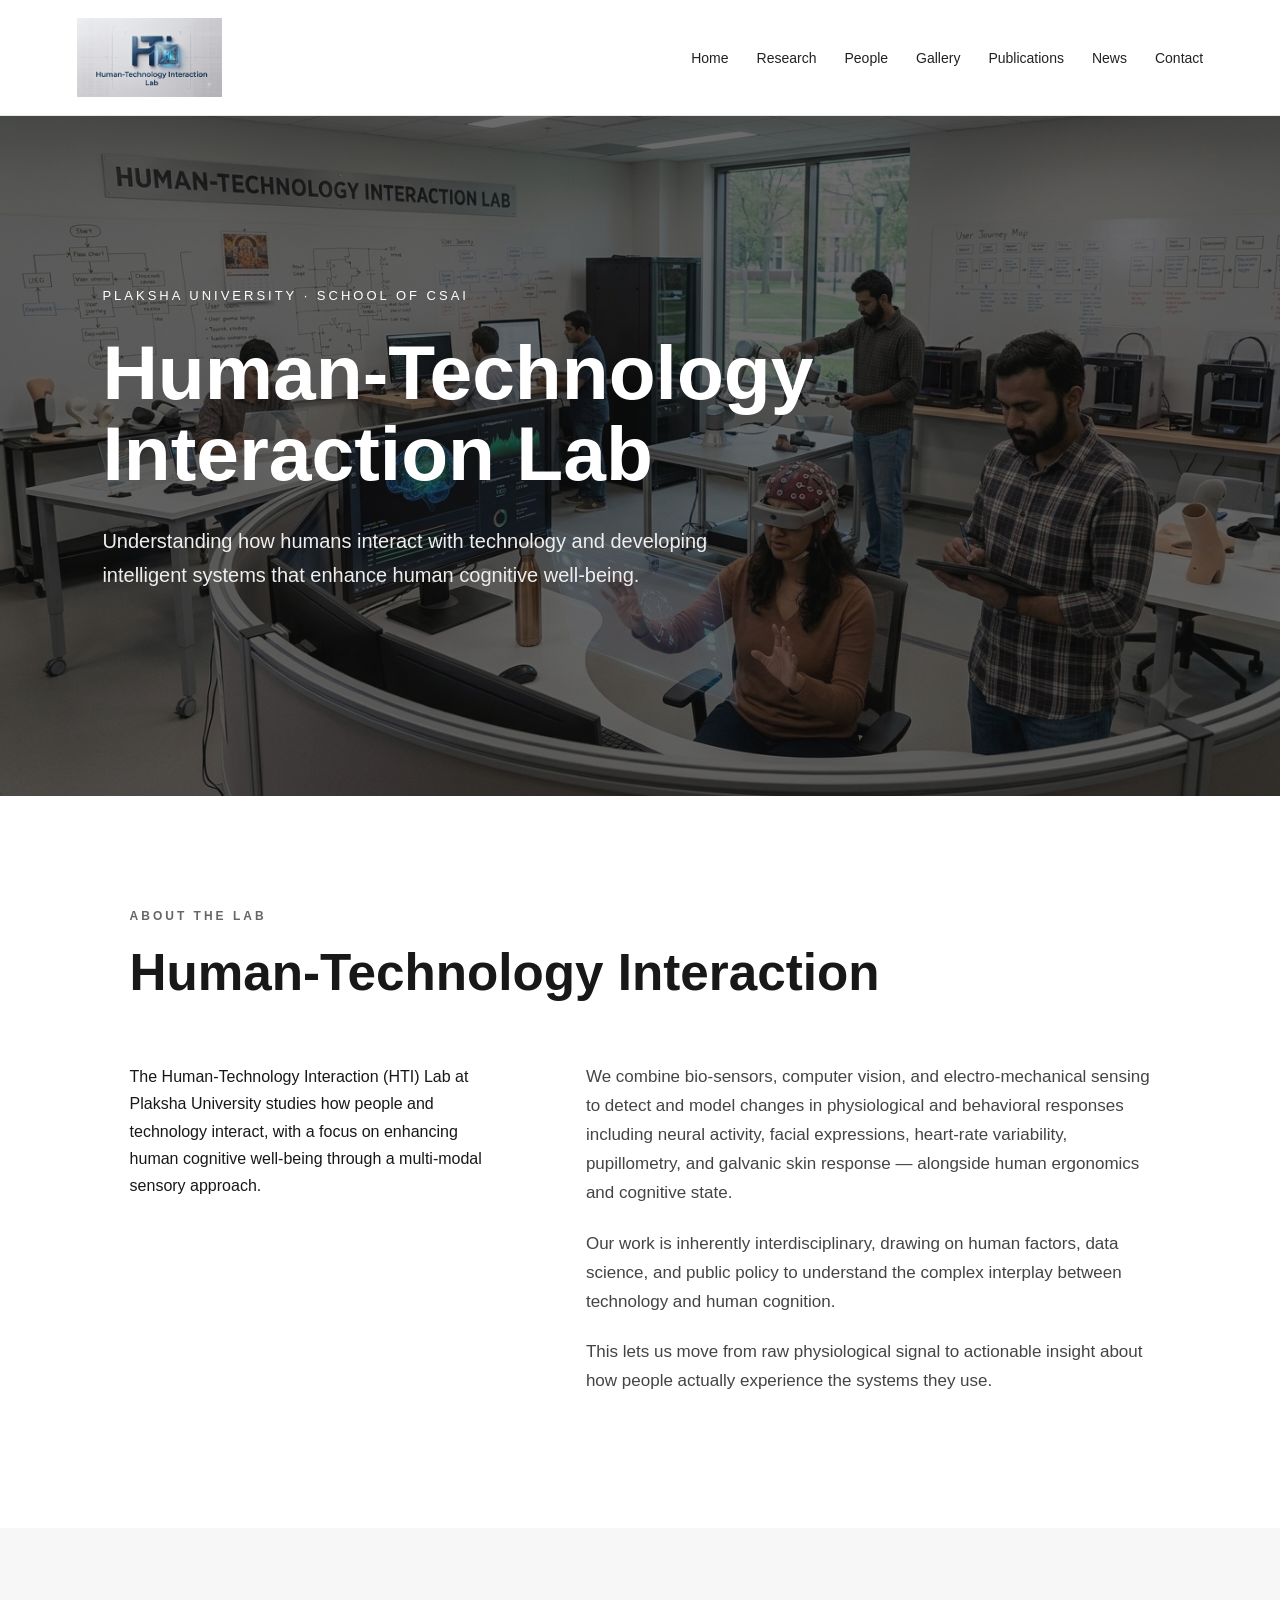
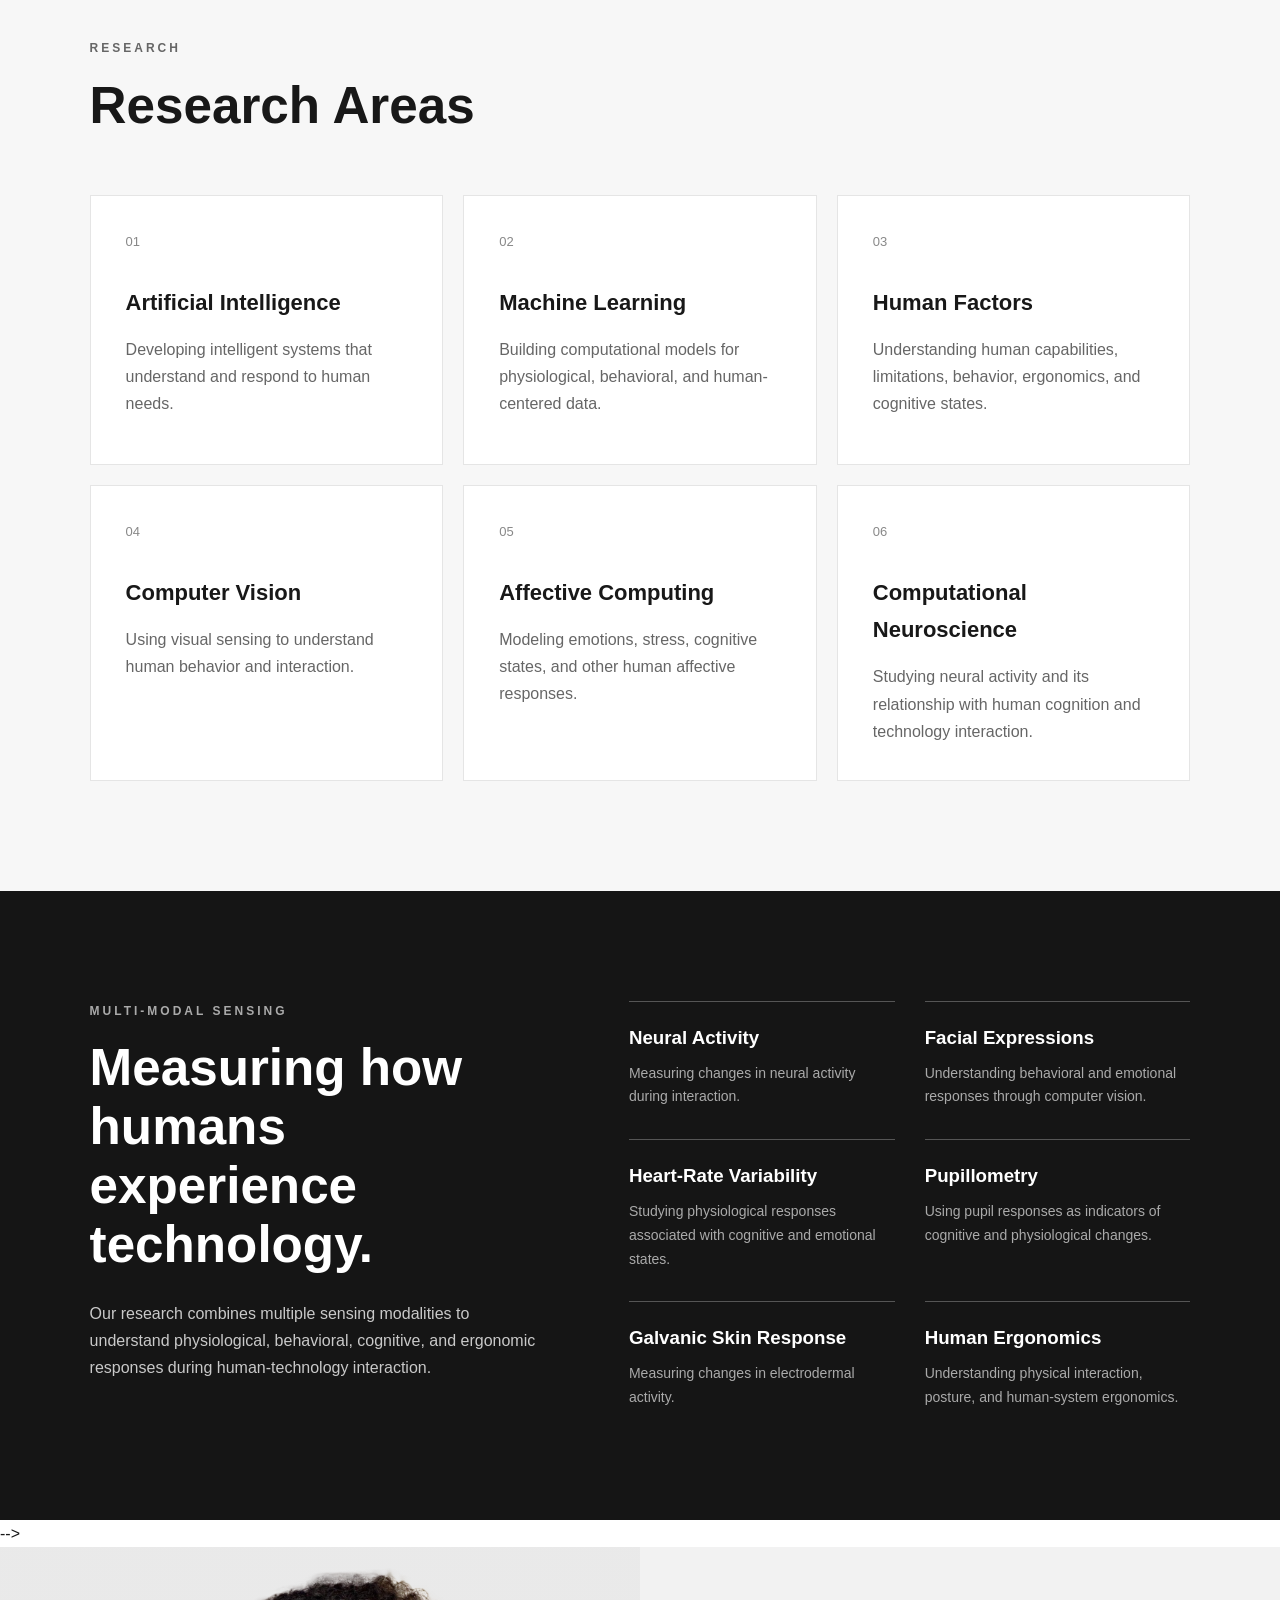
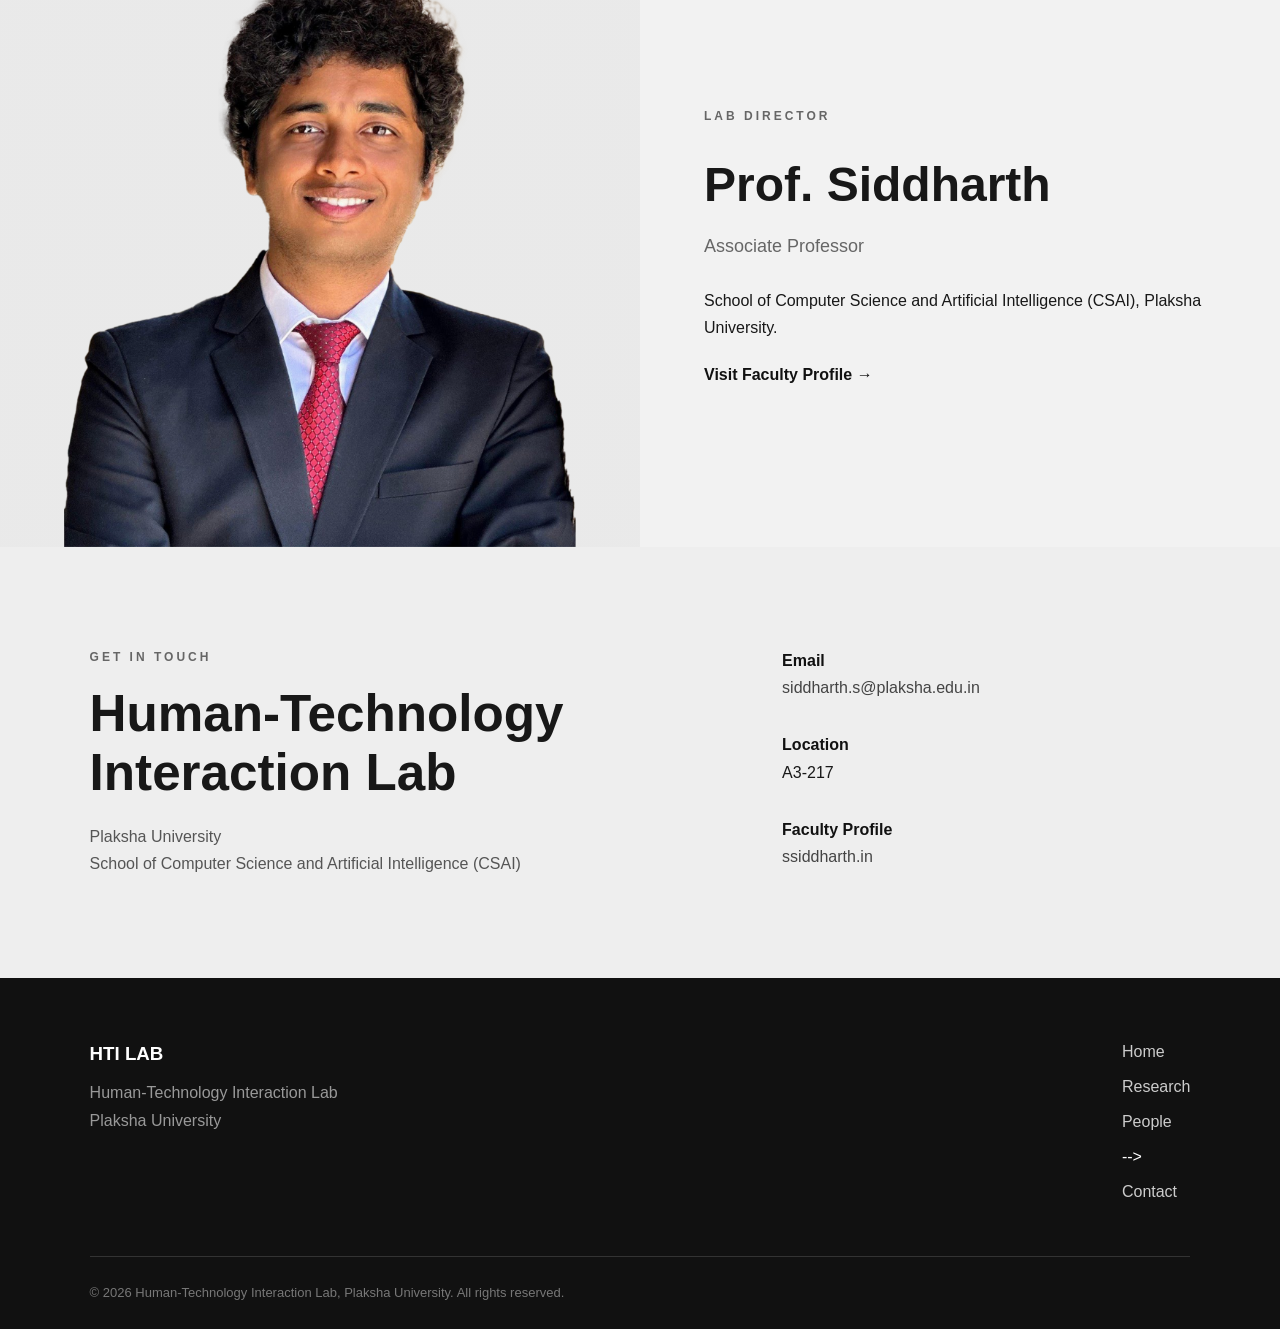
==== index.html @ 8d6b234a "Modify navigation links in index.html Updated navigation links in index.html, replacing 'Gallery' wi" ====
<!DOCTYPE html>
<html lang="en">

<head>
    <meta charset="UTF-8">

    <meta name="viewport" content="width=device-width, initial-scale=1.0">

    <title>Human-Technology Interaction Lab | Plaksha University</title>

    <meta
        name="description"
        content="Human-Technology Interaction Lab at Plaksha University, School of Computer Science and Artificial Intelligence."
    >

    <!-- CSS -->
    <link rel="stylesheet" href="css/style.css">
</head>

<body>

    <!-- =====================================================
         NAVIGATION
         ===================================================== -->

    
<header class="navbar">

    <a href="index.html" class="logo">
        <img
            src="images/hti-logo.png"
            alt="Human-Technology Interaction Lab Logo"
        >
    </a>

    <nav>
        <ul class="nav-links">

            <li>
                <a href="index.html">Home</a>
            </li>

            <li>
                <a href="research.html">Research</a>
            </li>

            <li>
                <a href="people.html">People</a>
            </li>

            <li>
                <a href="gallery.html">Gallery</a>
            </li>

            <li>
                <a href="publications.html">Publications</a>
            </li>

            <li>
                <a href="news.html">News</a>
            </li>

            <li>
                <a href="contact.html">Contact</a>
            </li>

        </ul>
    </nav>

</header>


    <!-- =====================================================
         HERO
         ===================================================== -->

    <main>

        <section class="hero" id="home">

            <div class="hero-content">

                <div class="university">
                    PLAKSHA UNIVERSITY · SCHOOL OF CSAI
                </div>

                <h1>
                    Human-Technology
                    <br>
                    Interaction Lab
                </h1>

                <p class="hero-description">
                    Understanding how humans interact with technology
                    and developing intelligent systems that enhance
                    human cognitive well-being.
                </p>

                <div class="hero-buttons">

                    <!-- <a href="#research" class="button">
                        Explore Research
                    </a>

                    <a href="#people" class="button-outline">
                        Meet Our Team
                    </a> -->

                </div>

            </div>

        </section>


        <!-- =====================================================
             ABOUT THE LAB
             ===================================================== -->

        <section class="section about-section" id="about">

            <div class="section-heading">

                <div class="section-label">
                    ABOUT THE LAB
                </div>

                <h2>
                    Human-Technology Interaction
                </h2>

            </div>

            <div class="about">

                <div class="about-intro">

                    <p>
                        The Human-Technology Interaction (HTI) Lab
                        at Plaksha University studies how people and
                        technology interact, with a focus on enhancing
                        human cognitive well-being through a
                        multi-modal sensory approach.
                    </p>

                </div>

                <div class="about-content">

                    <p>
                        We combine bio-sensors, computer vision,
                        and electro-mechanical sensing to detect and
                        model changes in physiological and behavioral
                        responses including neural activity, facial
                        expressions, heart-rate variability,
                        pupillometry, and galvanic skin response —
                        alongside human ergonomics and cognitive state.
                    </p>

                    <p>
                        Our work is inherently interdisciplinary,
                        drawing on human factors, data science,
                        and public policy to understand the complex
                        interplay between technology and human cognition.
                    </p>

                    <p>
                        This lets us move from raw physiological signal
                        to actionable insight about how people actually
                        experience the systems they use.
                    </p>

                </div>

            </div>

        </section>


        <!-- =====================================================
             RESEARCH AREAS
             ===================================================== -->

        <section class="section research-section" id="research">

            <div class="section-heading">

                <div class="section-label">
                    RESEARCH
                </div>

                <h2>
                    Research Areas
                </h2>

            </div>

            <div class="research-grid">

                <article class="research-card">

                    <span class="research-number">
                        01
                    </span>

                    <h3>
                        Artificial Intelligence
                    </h3>

                    <p>
                        Developing intelligent systems that understand
                        and respond to human needs.
                    </p>

                </article>


                <article class="research-card">

                    <span class="research-number">
                        02
                    </span>

                    <h3>
                        Machine Learning
                    </h3>

                    <p>
                        Building computational models for physiological,
                        behavioral, and human-centered data.
                    </p>

                </article>


                <article class="research-card">

                    <span class="research-number">
                        03
                    </span>

                    <h3>
                        Human Factors
                    </h3>

                    <p>
                        Understanding human capabilities, limitations,
                        behavior, ergonomics, and cognitive states.
                    </p>

                </article>


                <article class="research-card">

                    <span class="research-number">
                        04
                    </span>

                    <h3>
                        Computer Vision
                    </h3>

                    <p>
                        Using visual sensing to understand human
                        behavior and interaction.
                    </p>

                </article>


                <article class="research-card">

                    <span class="research-number">
                        05
                    </span>

                    <h3>
                        Affective Computing
                    </h3>

                    <p>
                        Modeling emotions, stress, cognitive states,
                        and other human affective responses.
                    </p>

                </article>


                <article class="research-card">

                    <span class="research-number">
                        06
                    </span>

                    <h3>
                        Computational Neuroscience
                    </h3>

                    <p>
                        Studying neural activity and its relationship
                        with human cognition and technology interaction.
                    </p>

                </article>

            </div>

        </section>


        <!-- =====================================================
             MULTIMODAL SENSING
             ===================================================== -->

        <section class="sensing-section">

            <div class="sensing-content">

                <div class="section-label">
                    MULTI-MODAL SENSING
                </div>

                <h2>
                    Measuring how humans experience technology.
                </h2>

                <p>
                    Our research combines multiple sensing modalities
                    to understand physiological, behavioral,
                    cognitive, and ergonomic responses during
                    human-technology interaction.
                </p>

            </div>


            <div class="sensing-grid">

                <div>
                    <h3>Neural Activity</h3>
                    <p>
                        Measuring changes in neural activity
                        during interaction.
                    </p>
                </div>

                <div>
                    <h3>Facial Expressions</h3>
                    <p>
                        Understanding behavioral and emotional
                        responses through computer vision.
                    </p>
                </div>

                <div>
                    <h3>Heart-Rate Variability</h3>
                    <p>
                        Studying physiological responses associated
                        with cognitive and emotional states.
                    </p>
                </div>

                <div>
                    <h3>Pupillometry</h3>
                    <p>
                        Using pupil responses as indicators of
                        cognitive and physiological changes.
                    </p>
                </div>

                <div>
                    <h3>Galvanic Skin Response</h3>
                    <p>
                        Measuring changes in electrodermal activity.
                    </p>
                </div>

                <div>
                    <h3>Human Ergonomics</h3>
                    <p>
                        Understanding physical interaction,
                        posture, and human-system ergonomics.
                    </p>
                </div>

            </div>

        </section>


        <!-- <!-- =====================================================
             GOALS
             ===================================================== -->
<!-- 
        <section class="section" id="projects"> -->

            <!-- <div class="section-heading">

                <div class="section-label">
                    OUR GOALS
                </div>

                <h2>
                    From sensing to actionable insight.
                </h2>

            </div>

            <div class="goals-grid">

                <div class="goal">

                    <span>01</span>

                    <h3>
                        Understand Human-Technology Interaction
                    </h3>

                    <p>
                        Investigate and model human-technology
                        interaction to improve cognitive well-being.
                    </p>

                </div>


                <div class="goal">

                    <span>02</span>

                    <h3>
                        Accessible Wearable Sensing
                    </h3>

                    <p>
                        Develop cost-effective and accessible
                        wearable sensing solutions.
                    </p>

                </div>


                <div class="goal">

                    <span>03</span>

                    <h3>
                        Translate Research Into Policy
                    </h3>

                    <p>
                        Translate findings into policy recommendations
                        that enhance human safety, productivity,
                        and creativity.
                    </p>

                </div>

            </div> -->

        <!-- </section> --> -->


        <!-- =====================================================
             LAB DIRECTOR
             ===================================================== -->

        <section class="pi-section" id="people">

            <div class="pi-image">
            </div>


            <div class="pi-content">

                <div class="section-label">
                    LAB DIRECTOR
                </div>

                <h2>
                    Prof. Siddharth
                </h2>

                <div class="designation">
                    Associate Professor
                </div>

                <p>
                    School of Computer Science and Artificial
                    Intelligence (CSAI), Plaksha University.
                </p>

                <a
                    href="https://ssiddharth.in/about-me.html"
                    class="text-link"
                    target="_blank"
                    rel="noopener noreferrer"
                >
                    Visit Faculty Profile →
                </a>

            </div>

        </section>


        <!-- =====================================================
             PUBLICATIONS PLACEHOLDER
             ===================================================== -->

        <!-- <section class="section" id="publications">

            <div class="section-heading">

                <div class="section-label">
                    Gallary
                </div>

                <h2>
                    
                </h2>

            </div>

            <p>
                Capturing moments from conference presentations and project milestones to lab outings and everyday working sessions. 
                Here is a glimpse into the community powering our research and driving our lab forward.
            </p>

        </section> -->


        <!-- =====================================================
             NEWS PLACEHOLDER
             ===================================================== -->

        


        <!-- =====================================================
             CONTACT
             ===================================================== -->

        <section class="contact-section" id="contact">

            <div>

                <div class="section-label">
                    GET IN TOUCH
                </div>

                <h2>
                    Human-Technology
                    Interaction Lab
                </h2>

                <p>
                    Plaksha University<br>
                    School of Computer Science and Artificial
                    Intelligence (CSAI)
                </p>

            </div>


            <div class="contact-details">

                <div>

                    <strong>Email</strong>

                    <br>

                    <a href="mailto:siddharth.s@plaksha.edu.in">
                        siddharth.s@plaksha.edu.in
                    </a>

                </div>


                <div>

                    <strong>Location</strong>

                    <br>

                    A3-217

                </div>


                <div>

                    <strong>Faculty Profile</strong>

                    <br>

                    <a
                        href="https://ssiddharth.in/about-me.html"
                        target="_blank"
                        rel="noopener noreferrer"
                    >
                        ssiddharth.in
                    </a>

                </div>

            </div>

        </section>

    </main>


    <!-- =====================================================
         FOOTER
         ===================================================== -->

    <footer>

        <div class="footer-content">

            <div>

                <h3>
                    HTI LAB
                </h3>

                <p>
                    Human-Technology Interaction Lab<br>
                    Plaksha University
                </p>

            </div>


            <div>

                <a href="#home">Home</a>

                <a href="#research">Research</a>
<!-- 
                <!-- <a href="#people">People</a> -->

                <a href="#gallery">People</a> -->

                <!-- <a href="#publications">Publications</a> -->

                <a href="#contact">Contact</a>

            </div>

        </div>


        <div class="footer-bottom">

            © 2026 Human-Technology Interaction Lab,
            Plaksha University. All rights reserved.

        </div>

    </footer>


</body>

</html>
---- css/style.css ----
/* =========================================================
   HTI LAB — MAIN STYLES
   Human-Technology Interaction Lab
   Plaksha University
   ========================================================= */

/* =========================================================
   RESET
   ========================================================= */

* {
    margin: 0;
    padding: 0;
    box-sizing: border-box;
}

html {
    width: 100%;
    max-width: 100%;
    scroll-behavior: smooth;
    overflow-x: hidden;
}

body {
    width: 100%;
    max-width: 100%;
    min-width: 0;

    margin: 0;
    padding: 0;

    font-family: Arial, Helvetica, sans-serif;
    color: #181818;
    background: #ffffff;
    line-height: 1.7;

    overflow-x: hidden;
}


/* =========================================================
   NAVIGATION
   ========================================================= */

.navbar {
    width: 100%;
    max-width: 100%;

    min-height: 90px;

    padding: 18px 6%;

    display: flex;
    justify-content: space-between;
    align-items: center;

    background: #ffffff;

    border-bottom: 1px solid #e8e8e8;

    position: sticky;
    top: 0;
    z-index: 1000;

    overflow: hidden;
}

.logo {
    display: flex;
    align-items: center;

    flex-shrink: 0;

    text-decoration: none;
}

.logo img {
    width: 145px;
    max-width: 145px;

    height: auto;

    display: block;
}

.nav-links {
    display: flex;
    align-items: center;

    list-style: none;

    gap: 28px;

    margin: 0;
    padding: 0;

    flex-wrap: wrap;

    min-width: 0;
}

.nav-links li {
    flex-shrink: 0;
}

.nav-links a {
    color: #222;

    text-decoration: none;

    font-size: 14px;

    white-space: nowrap;

    transition: color 0.3s ease;
}

.nav-links a:hover {
    color: #777;
}


/* =========================================================
   HERO
   ========================================================= */

.hero {
    width: 100%;
    max-width: 100%;

    min-height: 680px;

    display: flex;
    align-items: center;

    padding: 100px 8%;

    background:
        linear-gradient(
            rgba(15, 15, 15, 0.62),
            rgba(15, 15, 15, 0.62)
        ),
        url("../images/lab.jpg");

    background-size: cover;
    background-position: center center;
    background-repeat: no-repeat;

    color: white;

    overflow: hidden;
}

.hero-content {
    width: 100%;
    max-width: 850px;

    min-width: 0;

    color: white;
}

.university {
    font-size: 13px;

    letter-spacing: 3px;

    margin-bottom: 25px;

    color: #ffffff;
}

.hero h1 {
    max-width: 900px;

    font-size: clamp(45px, 6vw, 78px);

    line-height: 1.05;

    font-weight: 700;

    margin-bottom: 30px;
}

.hero-description {
    width: 100%;
    max-width: 680px;

    font-size: 20px;

    color: #eeeeee;

    margin-bottom: 35px;
}

.hero-buttons {
    display: flex;

    gap: 15px;

    flex-wrap: wrap;
}

.button,
.button-outline {
    display: inline-block;

    padding: 13px 25px;

    text-decoration: none;

    font-size: 14px;

    transition: all 0.3s ease;
}

.button {
    background: #ffffff;

    color: #111111;
}

.button:hover {
    background: #dddddd;
}

.button-outline {
    border: 1px solid #ffffff;

    color: #ffffff;
}

.button-outline:hover {
    background: #ffffff;

    color: #111111;
}


/* =========================================================
   GENERAL SECTIONS
   ========================================================= */

.section {
    width: 100%;
    max-width: 1200px;

    margin: 0 auto;

    padding: 110px 7%;

    min-width: 0;
}

.section-heading {
    width: 100%;
    max-width: 850px;

    margin-bottom: 60px;

    min-width: 0;
}

.section-label {
    font-size: 12px;

    letter-spacing: 3px;

    font-weight: 700;

    margin-bottom: 18px;

    color: #666666;
}

.section h2 {
    font-size: clamp(32px, 4vw, 52px);

    line-height: 1.15;

    margin-bottom: 25px;

    overflow-wrap: break-word;
}


/* =========================================================
   ABOUT
   ========================================================= */

.about {
    display: grid;

    grid-template-columns: minmax(0, 0.8fr) minmax(0, 1.2fr);

    gap: 80px;
}

.about > * {
    min-width: 0;
}

.about-content {
    font-size: 17px;

    color: #444444;

    min-width: 0;
}

.about-content p {
    margin-bottom: 22px;

    overflow-wrap: break-word;
}


/* =========================================================
   RESEARCH
   ========================================================= */

.research-section {
    width: 100%;
    max-width: none;

    background: #f7f7f7;
}

.research-section > * {
    width: 100%;
    max-width: 1200px;

    margin-left: auto;
    margin-right: auto;

    min-width: 0;
}

.research-grid {
    display: grid;

    grid-template-columns:
        repeat(3, minmax(0, 1fr));

    gap: 20px;

    width: 100%;
}

.research-card {
    width: 100%;
    min-width: 0;

    background: #ffffff;

    padding: 35px;

    min-height: 270px;

    border: 1px solid #e5e5e5;

    transition: all 0.3s ease;

    overflow-wrap: break-word;
}

.research-card:hover {
    transform: translateY(-5px);

    box-shadow:
        0 12px 35px rgba(0, 0, 0, 0.08);
}

.research-number {
    display: block;

    font-size: 13px;

    color: #888888;

    margin-bottom: 30px;
}

.research-card h3 {
    font-size: 22px;

    margin-bottom: 15px;
}

.research-card p {
    color: #666666;
}


/* =========================================================
   MULTIMODAL SENSING
   ========================================================= */

.sensing-section {
    width: 100%;
    max-width: 100%;

    padding: 110px 7%;

    display: grid;

    grid-template-columns:
        minmax(0, 0.9fr)
        minmax(0, 1.1fr);

    gap: 80px;

    background: #151515;

    color: #ffffff;

    min-width: 0;
}

.sensing-content {
    width: 100%;
    max-width: 600px;

    min-width: 0;
}

.sensing-content .section-label {
    color: #aaaaaa;
}

.sensing-content h2 {
    font-size: clamp(35px, 4vw, 55px);

    line-height: 1.15;

    margin-bottom: 25px;

    overflow-wrap: break-word;
}

.sensing-content p {
    color: #c9c9c9;
}

.sensing-grid {
    width: 100%;
    min-width: 0;

    display: grid;

    grid-template-columns:
        repeat(2, minmax(0, 1fr));

    gap: 30px;
}

.sensing-grid div {
    min-width: 0;

    border-top: 1px solid #555555;

    padding-top: 20px;
}

.sensing-grid h3 {
    margin-bottom: 8px;

    overflow-wrap: break-word;
}

.sensing-grid p {
    color: #aaaaaa;

    font-size: 14px;
}


/* =========================================================
   GOALS
   ========================================================= */

.goals-grid {
    width: 100%;

    display: grid;

    grid-template-columns:
        repeat(3, minmax(0, 1fr));

    gap: 25px;
}

.goal {
    min-width: 0;

    border-top: 2px solid #222222;

    padding-top: 25px;
}

.goal span {
    font-size: 13px;

    color: #777777;
}

.goal h3 {
    font-size: 22px;

    margin: 20px 0 15px;

    overflow-wrap: break-word;
}

.goal p {
    color: #666666;
}


/* =========================================================
   PROFESSOR / LAB DIRECTOR
   ========================================================= */

.pi-section {
    width: 100%;
    max-width: 100%;

    display: grid;

    grid-template-columns:
        minmax(0, 1fr)
        minmax(0, 1fr);

    min-height: 600px;

    min-width: 0;
}

.pi-image {
    width: 100%;
    min-width: 0;

    min-height: 600px;

    background:
        linear-gradient(
            rgba(0, 0, 0, 0.02),
            rgba(0, 0, 0, 0.02)
        ),
        url("../images/professor.jpg");

    background-size: contain;

    background-repeat: no-repeat;

    background-position: center center;

    background-color: #eeeeee;
}

.pi-content {
    width: 100%;
    min-width: 0;

    padding: 90px 10%;

    background: #f2f2f2;

    display: flex;

    flex-direction: column;

    justify-content: center;
}

.pi-content h2 {
    font-size: 48px;

    margin-bottom: 5px;

    overflow-wrap: break-word;
}

.designation {
    font-size: 18px;

    color: #666666;

    margin-bottom: 25px;
}

.text-link {
    display: inline-block;

    margin-top: 20px;

    color: #111111;

    text-decoration: none;

    font-weight: 600;
}


/* =========================================================
   CONTACT
   ========================================================= */

.contact-section {
    width: 100%;
    max-width: 100%;

    padding: 100px 7%;

    display: grid;

    grid-template-columns:
        minmax(0, 1.2fr)
        minmax(0, 0.8fr);

    gap: 80px;

    background: #eeeeee;

    min-width: 0;
}

.contact-section > * {
    min-width: 0;
}

.contact-section h2 {
    font-size: clamp(35px, 4vw, 55px);

    line-height: 1.15;

    margin-bottom: 20px;

    overflow-wrap: break-word;
}

.contact-section p {
    width: 100%;
    max-width: 650px;

    color: #555555;
}

.contact-details {
    display: flex;

    flex-direction: column;

    gap: 30px;

    min-width: 0;
}

.contact-details strong {
    color: #111111;
}

.contact-details a {
    color: #444444;

    text-decoration: none;

    overflow-wrap: break-word;
}


/* =========================================================
   FOOTER
   ========================================================= */

footer {
    width: 100%;
    max-width: 100%;

    background: #111111;

    color: #ffffff;

    padding: 60px 7% 25px;

    overflow: hidden;
}

.footer-content {
    width: 100%;

    display: flex;

    justify-content: space-between;

    gap: 50px;

    padding-bottom: 50px;

    min-width: 0;
}

.footer-content > div {
    min-width: 0;
}

.footer-content h3 {
    margin-bottom: 10px;
}

.footer-content p {
    color: #999999;
}

.footer-content div:last-child {
    display: flex;

    flex-direction: column;

    gap: 8px;
}

.footer-content a {
    color: #cccccc;

    text-decoration: none;

    overflow-wrap: break-word;
}

.footer-content a:hover {
    color: #ffffff;
}

.footer-bottom {
    border-top: 1px solid #333333;

    padding-top: 25px;

    color: #777777;

    font-size: 13px;
}


/* =========================================================
   TABLET
   ========================================================= */

@media (max-width: 1000px) {

    .navbar {
        padding: 18px 5%;
    }

    .nav-links {
        gap: 18px;
    }

    .hero {
        min-height: 620px;

        padding: 90px 7%;
    }

    .hero h1 {
        font-size: clamp(42px, 7vw, 65px);
    }

    .about {
        grid-template-columns:
            minmax(0, 1fr);

        gap: 40px;
    }

    .research-grid {
        grid-template-columns:
            repeat(2, minmax(0, 1fr));
    }

    .sensing-section {
        grid-template-columns:
            minmax(0, 1fr);

        gap: 50px;
    }

    .goals-grid {
        grid-template-columns:
            repeat(2, minmax(0, 1fr));
    }

    .pi-section {
        grid-template-columns:
            minmax(0, 1fr)
            minmax(0, 1fr);
    }

    .pi-image {
        min-height: 550px;
    }

    .contact-section {
        grid-template-columns:
            minmax(0, 1fr);

        gap: 50px;
    }
}


/* =========================================================
   MOBILE
   ========================================================= */

@media (max-width: 700px) {

    .navbar {
        width: 100%;

        min-height: auto;

        padding: 18px 5%;

        flex-direction: column;

        gap: 18px;
    }

    .logo img {
        width: 130px;
    }

    .nav-links {
        width: 100%;

        justify-content: center;

        gap: 12px 18px;
    }

    .nav-links a {
        font-size: 12px;
    }

    .hero {
        width: 100%;

        min-height: 600px;

        padding: 80px 7%;

        background-position: center center;
    }

    .university {
        font-size: 11px;

        letter-spacing: 2px;
    }

    .hero h1 {
        font-size: 43px;

        line-height: 1.05;
    }

    .hero-description {
        font-size: 17px;
    }

    .section {
        width: 100%;

        padding: 75px 7%;
    }

    .research-grid,
    .goals-grid {
        grid-template-columns:
            minmax(0, 1fr);
    }

    .sensing-section {
        width: 100%;

        padding: 75px 7%;
    }

    .sensing-grid {
        grid-template-columns:
            minmax(0, 1fr);
    }

    .pi-section {
        grid-template-columns:
            minmax(0, 1fr);
    }

    .pi-image {
        width: 100%;

        min-height: 500px;

        background-size: contain;
    }

    .pi-content {
        padding: 70px 8%;
    }

    .pi-content h2 {
        font-size: 40px;
    }

    .contact-section {
        width: 100%;

        padding: 75px 7%;
    }

    .footer-content {
        flex-direction: column;

        gap: 35px;
    }
}


/* =========================================================
   SMALL MOBILE
   ========================================================= */

@media (max-width: 450px) {

    .logo img {
        width: 115px;
    }

    .nav-links {
        gap: 10px 14px;
    }

    .nav-links a {
        font-size: 11px;
    }

    .hero {
        min-height: 560px;

        padding: 70px 6%;
    }

    .hero h1 {
        font-size: 38px;
    }

    .hero-description {
        font-size: 16px;
    }

    .button,
    .button-outline {
        padding: 11px 18px;

        font-size: 13px;
    }

    .section {
        padding: 65px 6%;
    }
   /* =========================================================
   PEOPLE PAGE
========================================================= */


/* HERO
--------------------------------------------------------- */

.people-hero {
    min-height: 500px;
    background: #f3f3f0;
    display: flex;
    align-items: center;
    padding: 150px 8% 100px;
}

.people-hero-content {
    max-width: 850px;
}

.people-hero h1 {
    font-size: clamp(60px, 8vw, 105px);
    line-height: 0.95;
    letter-spacing: -4px;
    font-weight: 600;
    margin: 25px 0;
}

.people-hero p {
    max-width: 700px;
    font-size: 20px;
    line-height: 1.7;
    color: #555;
}


/* CATEGORY NAVIGATION
--------------------------------------------------------- */

.people-nav {
    display: flex;
    align-items: center;
    flex-wrap: wrap;

    padding: 0 8%;

    border-bottom: 1px solid #d7d7d7;

    background: #ffffff;
}

.people-nav a {
    display: inline-block;

    padding: 25px 30px 25px 0;

    margin-right: 30px;

    color: #111;

    text-decoration: none;

    font-size: 14px;

    font-weight: 500;

    transition: all 0.25s ease;
}

.people-nav a:hover {
    color: #777;
}


/* GENERAL SECTION
--------------------------------------------------------- */

.people-section {
    padding: 120px 8%;
}

.people-light {
    background: #f3f3f0;
}


/* SECTION INTRO
--------------------------------------------------------- */

.section-intro {
    max-width: 850px;
    margin-bottom: 65px;
}

.section-intro > span {
    display: block;

    font-size: 12px;

    letter-spacing: 3px;

    font-weight: 600;

    color: #777;

    margin-bottom: 20px;
}

.section-intro h2 {
    font-size: clamp(48px, 5vw, 72px);

    line-height: 1;

    letter-spacing: -3px;

    margin: 0 0 25px;

    font-weight: 600;
}

.section-intro p {
    max-width: 700px;

    font-size: 18px;

    line-height: 1.7;

    color: #666;

    margin: 0;
}


/* PROFESSOR
--------------------------------------------------------- */

.professor-profile {
    max-width: 1250px;

    display: grid;

    grid-template-columns: 46% 54%;

    background: #ffffff;
}

.professor-photo {
    height: 650px;

    overflow: hidden;
}

.professor-photo img {
    width: 100%;
    height: 100%;

    display: block;

    object-fit: cover;

    object-position: center top;
}

.professor-info {
    padding: 75px;

    display: flex;

    flex-direction: column;

    justify-content: center;
}

.person-label {
    display: block;

    font-size: 11px;

    letter-spacing: 3px;

    font-weight: 600;

    color: #777;

    margin-bottom: 20px;
}

.professor-info h3 {
    font-size: 55px;

    line-height: 1;

    letter-spacing: -2px;

    margin: 0 0 15px;
}

.professor-info .position {
    font-size: 21px;

    color: #666;

    margin: 0 0 30px;
}

.professor-info p {
    max-width: 600px;

    font-size: 17px;

    line-height: 1.75;

    color: #444;
}

.professor-info a {
    margin-top: 20px;

    color: #111;

    font-weight: 600;

    text-decoration: none;
}

.professor-info a:hover {
    text-decoration: underline;
}


/* THREE COLUMN PEOPLE GRID
--------------------------------------------------------- */

.people-grid {
    max-width: 1250px;

    display: grid;

    grid-template-columns: repeat(3, 1fr);

    gap: 28px;
}


/* PERSON CARD
--------------------------------------------------------- */

.member-card {
    background: #ffffff;

    overflow: hidden;

    transition:
        transform 0.3s ease,
        box-shadow 0.3s ease;
}

.member-card:hover {
    transform: translateY(-5px);

    box-shadow: 0 15px 40px rgba(0, 0, 0, 0.08);
}


/* PERSON IMAGE
--------------------------------------------------------- */

.member-image {
    width: 100%;

    height: 390px;

    overflow: hidden;

    background: #e7e7e4;
}

.member-image img {
    width: 100%;
    height: 100%;

    display: block;

    object-fit: cover;

    object-position: center top;

    transition: transform 0.5s ease;
}

.member-card:hover .member-image img {
    transform: scale(1.03);
}


/* PERSON INFORMATION
--------------------------------------------------------- */

.member-info {
    padding: 32px;
}

.member-info > span {
    display: block;

    font-size: 10px;

    letter-spacing: 2.5px;

    font-weight: 600;

    color: #777;

    margin-bottom: 14px;
}

.member-info h3 {
    font-size: 28px;

    line-height: 1.1;

    margin: 0 0 10px;

    letter-spacing: -0.5px;
}

.member-position {
    font-size: 15px;

    color: #555;

    margin: 0 0 15px;
}

.member-info p:not(.member-position) {
    font-size: 15px;

    line-height: 1.65;

    color: #666;

    margin-bottom: 15px;
}

.member-info a {
    color: #111;

    text-decoration: none;

    font-size: 14px;

    font-weight: 600;
}

.member-info a:hover {
    text-decoration: underline;
}


/* ALUMNI
--------------------------------------------------------- */

.alumni-section {
    background: #ffffff;
}

.alumni-list {
    max-width: 1100px;
}

.alumni-row {
    display: flex;

    align-items: center;

    justify-content: space-between;

    gap: 30px;

    padding: 30px 0;

    border-bottom: 1px solid #d5d5d5;
}

.alumni-row:first-child {
    border-top: 1px solid #d5d5d5;
}

.alumni-row h3 {
    margin: 0 0 8px;

    font-size: 24px;
}

.alumni-row p {
    margin: 0;

    color: #666;

    font-size: 15px;
}

.alumni-row > span {
    color: #777;

    font-size: 14px;

    white-space: nowrap;
}


/* ACTIVE NAVIGATION
--------------------------------------------------------- */

.nav-links a.active {
    font-weight: 600;
}


/* =========================================================
   TABLET
========================================================= */

@media (max-width: 1000px) {

    .people-hero {
        padding: 130px 6% 90px;
    }

    .people-section {
        padding: 90px 6%;
    }

    .people-nav {
        padding: 0 6%;
    }

    .professor-profile {
        grid-template-columns: 1fr;
    }

    .professor-photo {
        height: 550px;
    }

    .people-grid {
        grid-template-columns: repeat(2, 1fr);
    }

}


/* =========================================================
   MOBILE
========================================================= */

@media (max-width: 650px) {

    .people-hero {
        min-height: 420px;

        padding: 120px 6% 70px;
    }

    .people-hero h1 {
        font-size: 55px;

        letter-spacing: -2px;
    }

    .people-hero p {
        font-size: 17px;
    }

    .people-nav {
        padding: 10px 6%;
    }

    .people-nav a {
        padding: 10px 15px 10px 0;

        margin-right: 10px;
    }

    .people-section {
        padding: 75px 6%;
    }

    .section-intro h2 {
        font-size: 45px;

        letter-spacing: -2px;
    }

    .professor-photo {
        height: 450px;
    }

    .professor-info {
        padding: 45px 30px;
    }

    .professor-info h3 {
        font-size: 40px;
    }

    .people-grid {
        grid-template-columns: 1fr;
    }

    .member-image {
        height: 430px;
    }

    .member-info {
        padding: 28px;
    }

    .alumni-row {
        display: block;
    }

    .alumni-row > span {
        display: block;

        margin-top: 12px;
    }

}
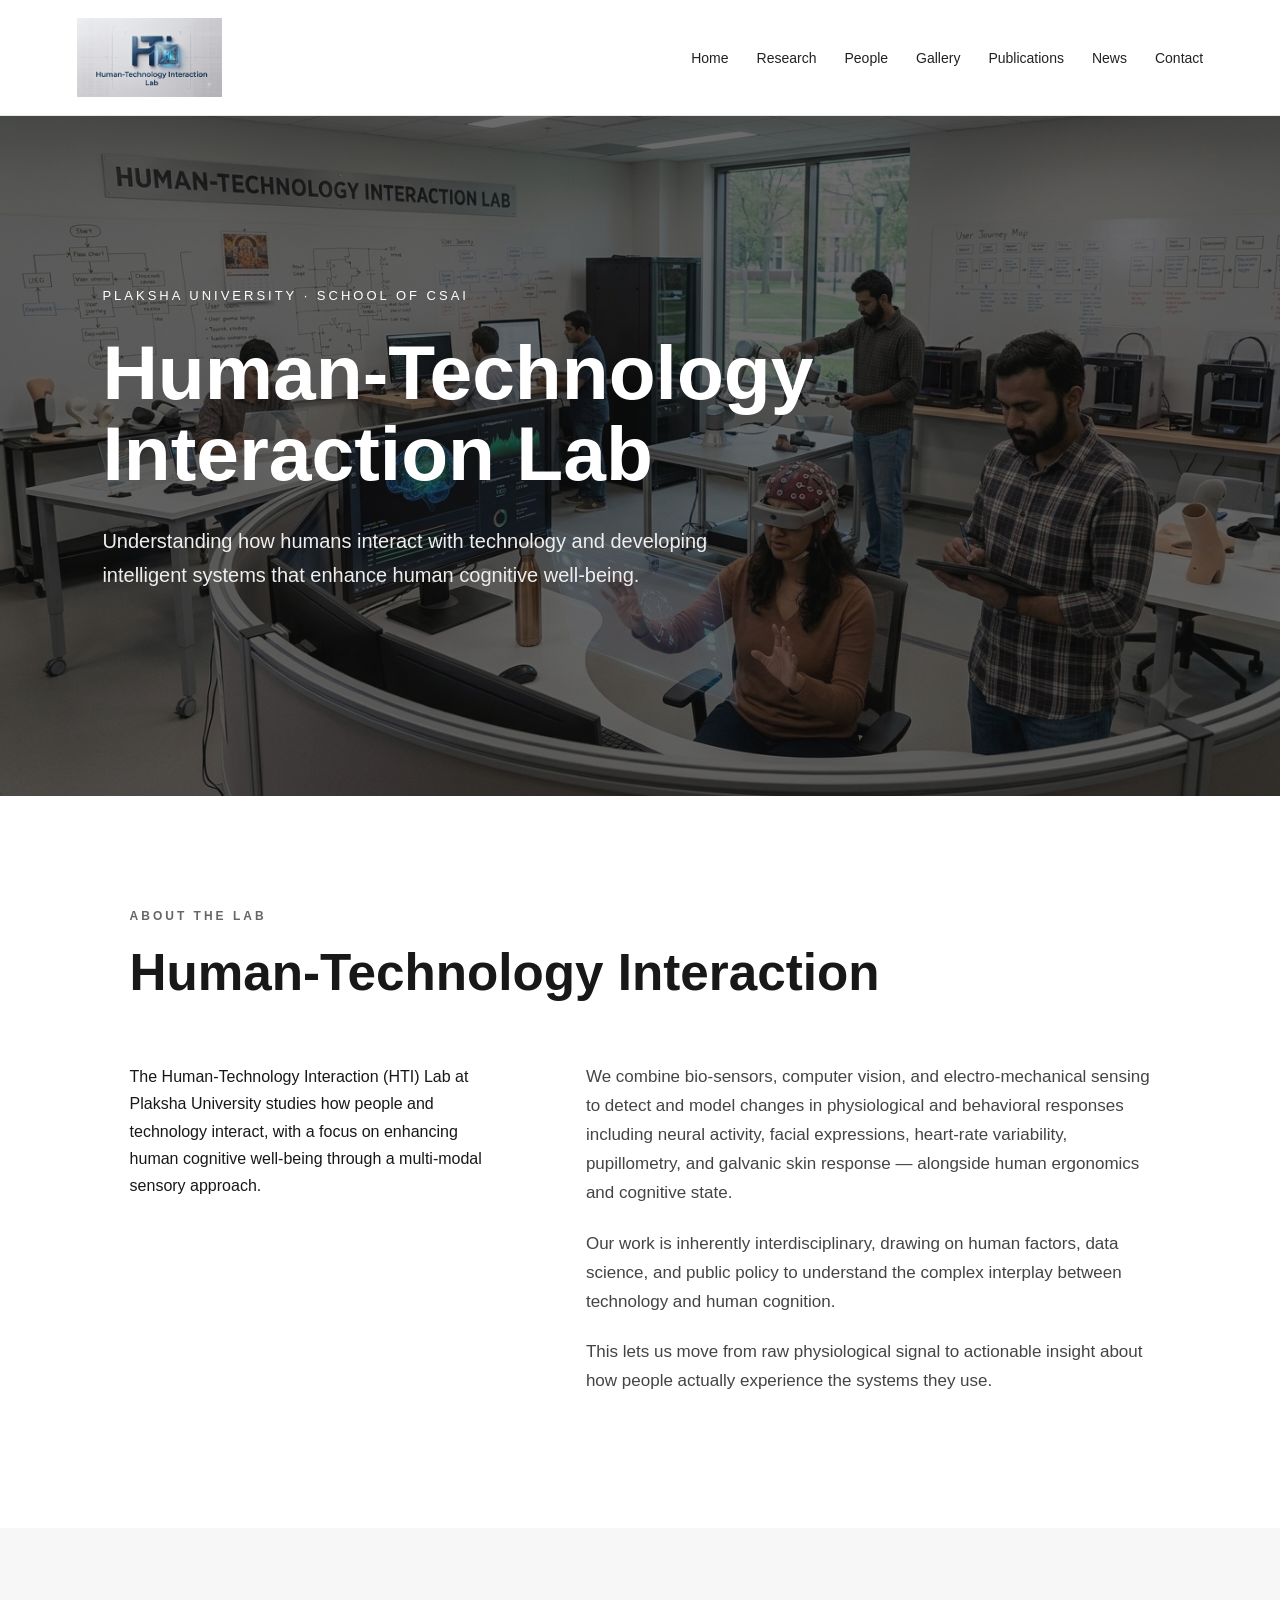
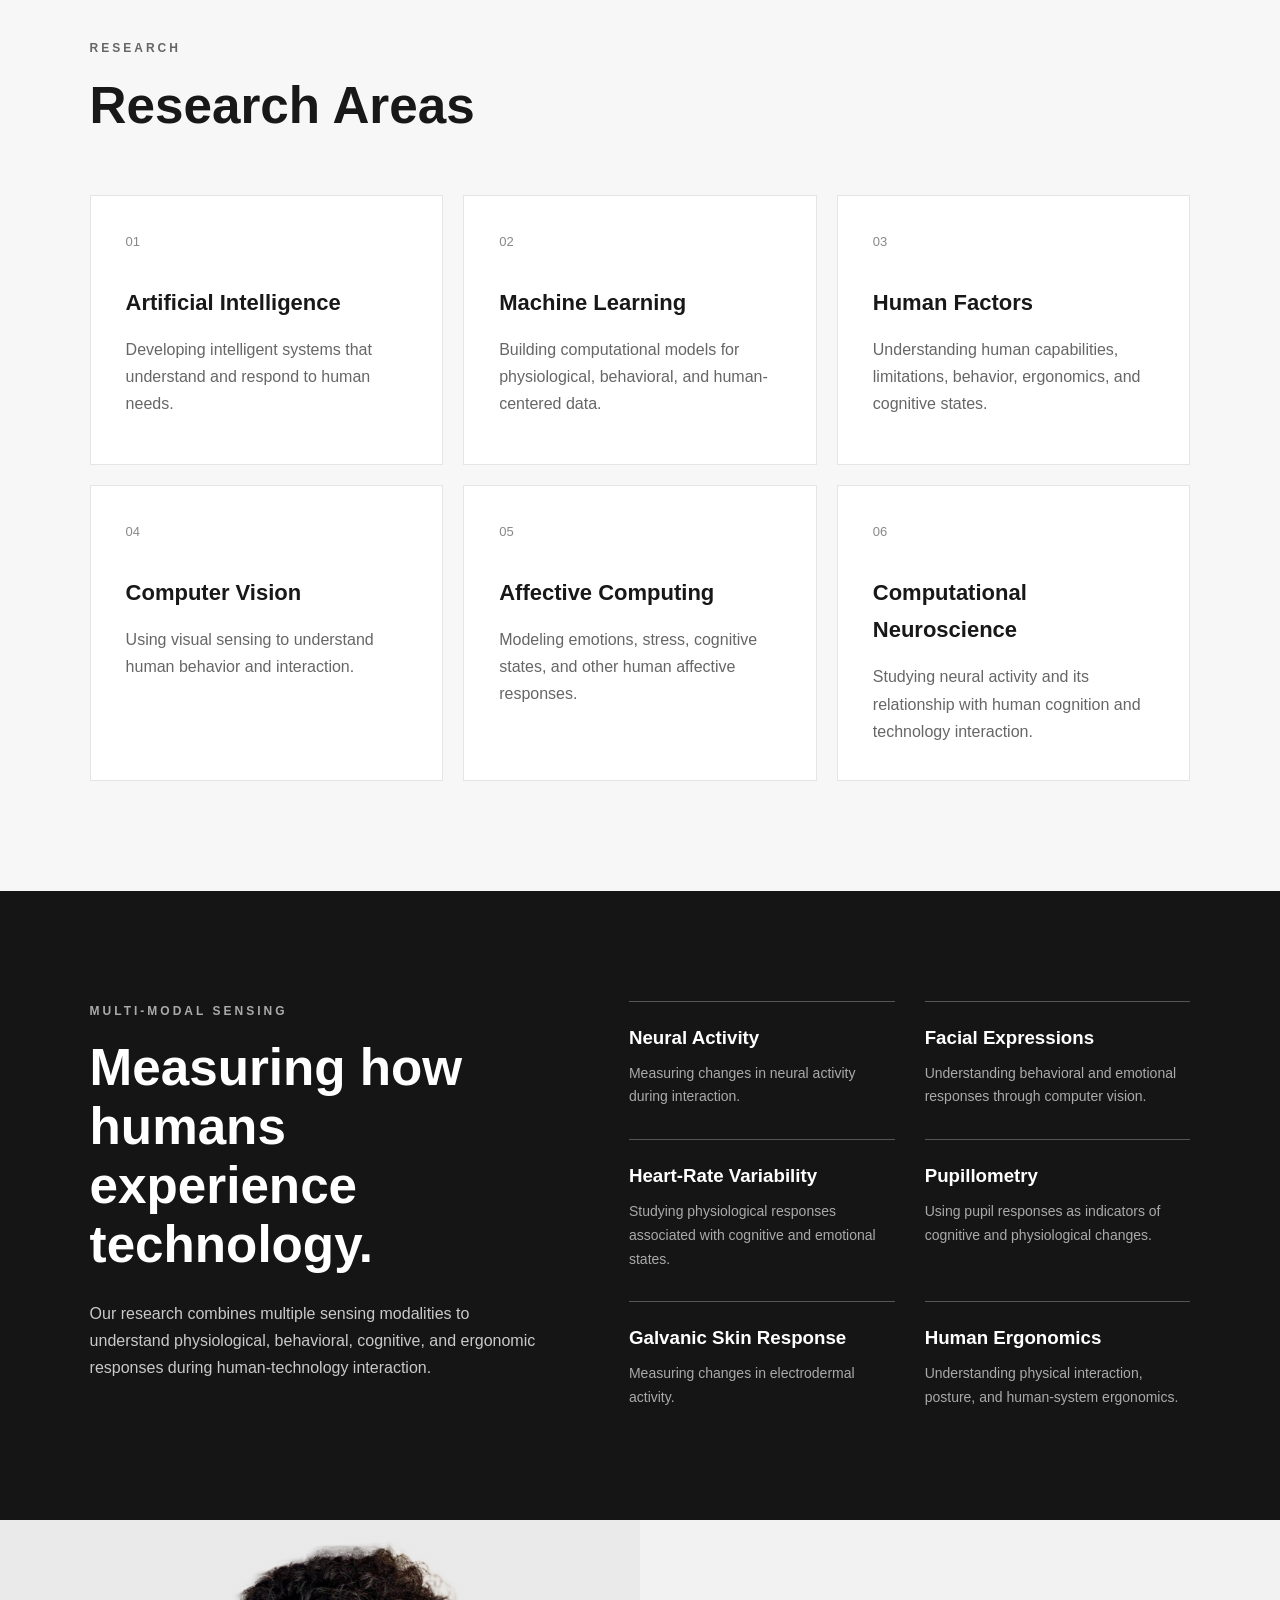
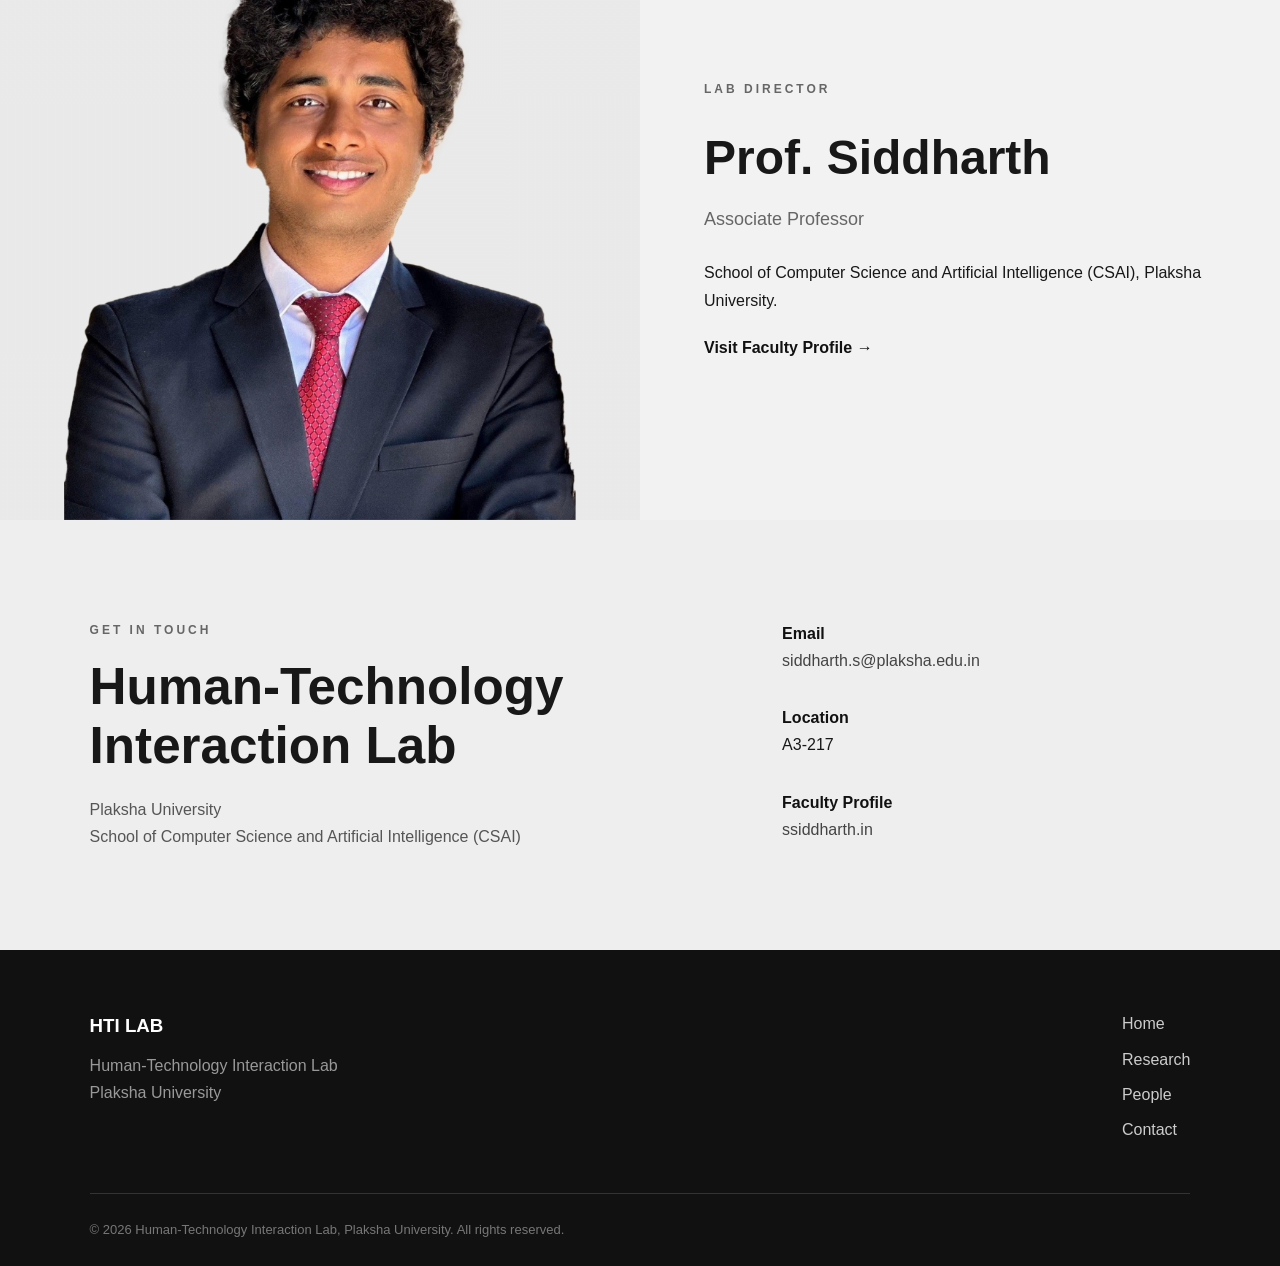
==== commit 443f9539: "Uncomment section and fix gallery link text Uncomment section and update link text for gallery." ====
--- a/index.html
+++ b/index.html
@@ -459,7 +459,7 @@
 
             </div> -->
 
-        <!-- </section> --> -->
+        <!-- </section> --> 
 
 
         <!-- =====================================================
@@ -643,7 +643,7 @@
 <!-- 
                 <!-- <a href="#people">People</a> -->
 
-                <a href="#gallery">People</a> -->
+                <a href="#gallery">People</a> 
 
                 <!-- <a href="#publications">Publications</a> -->
 
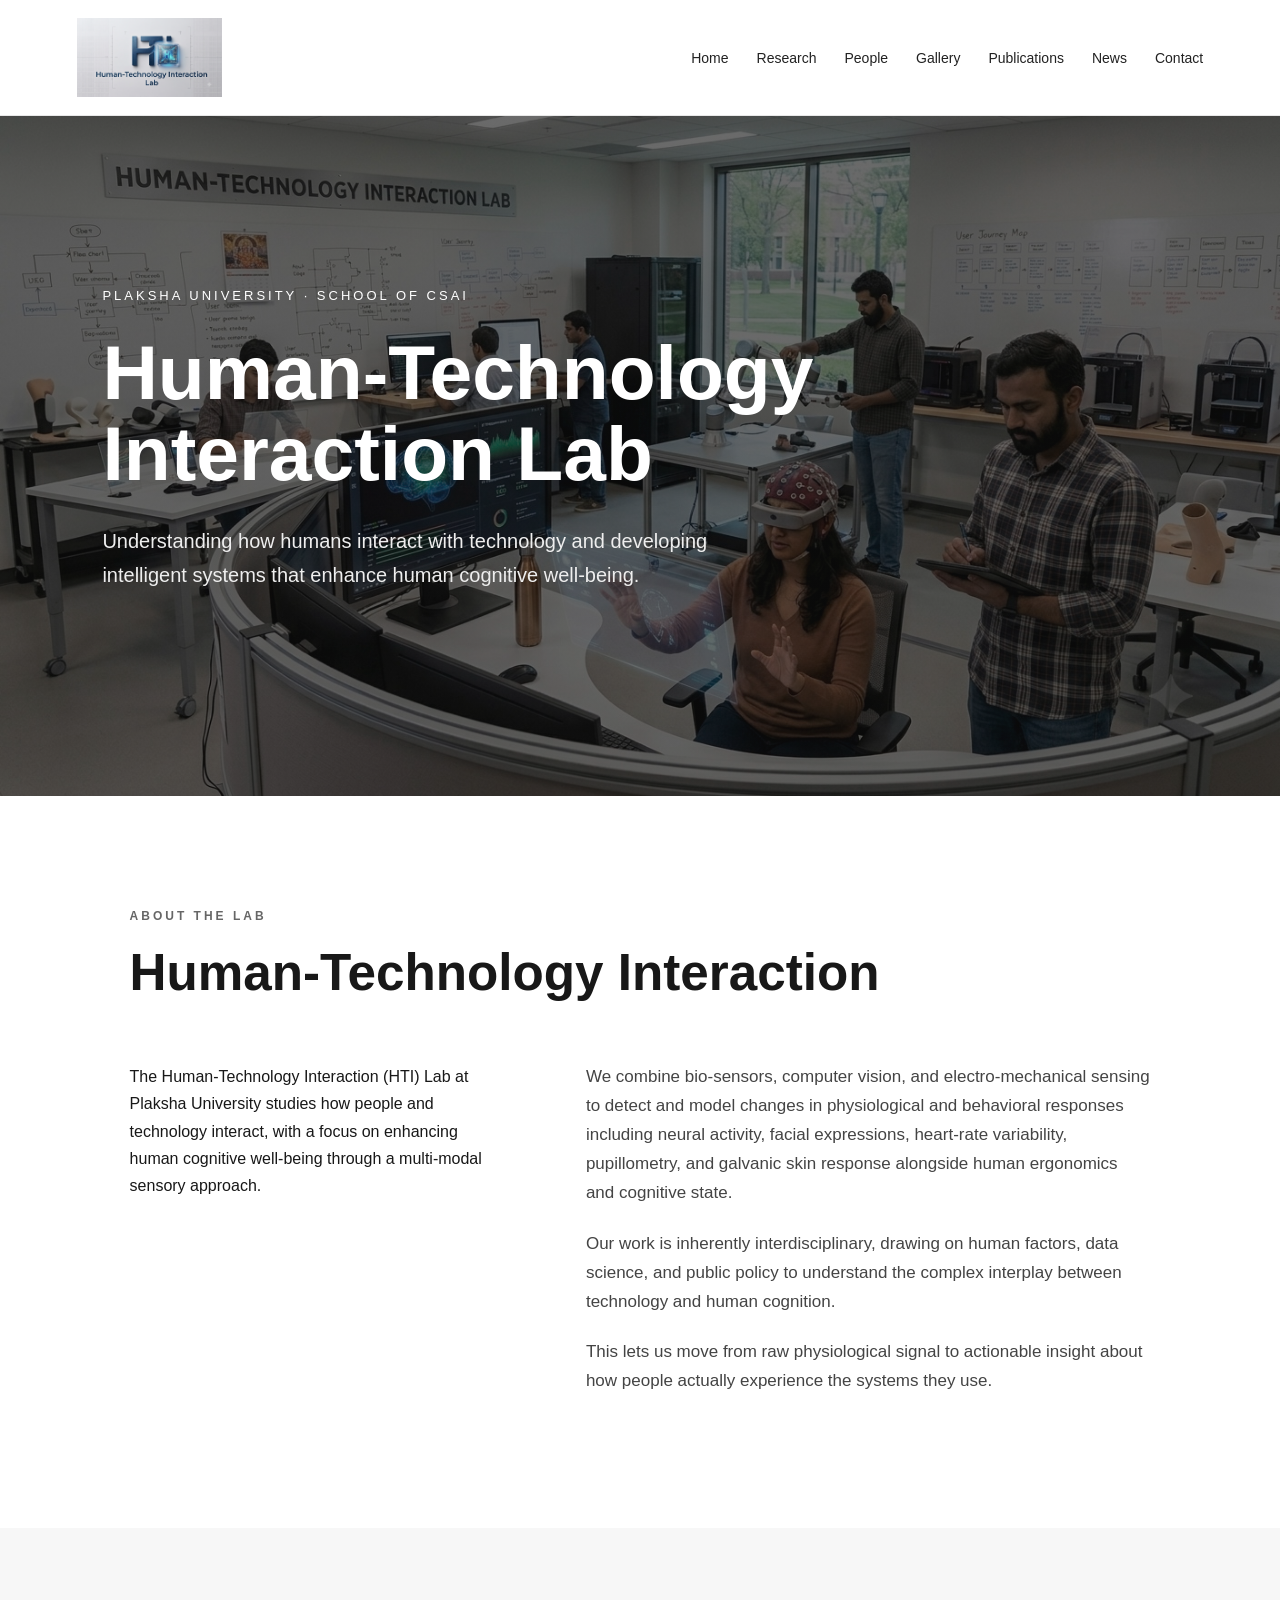
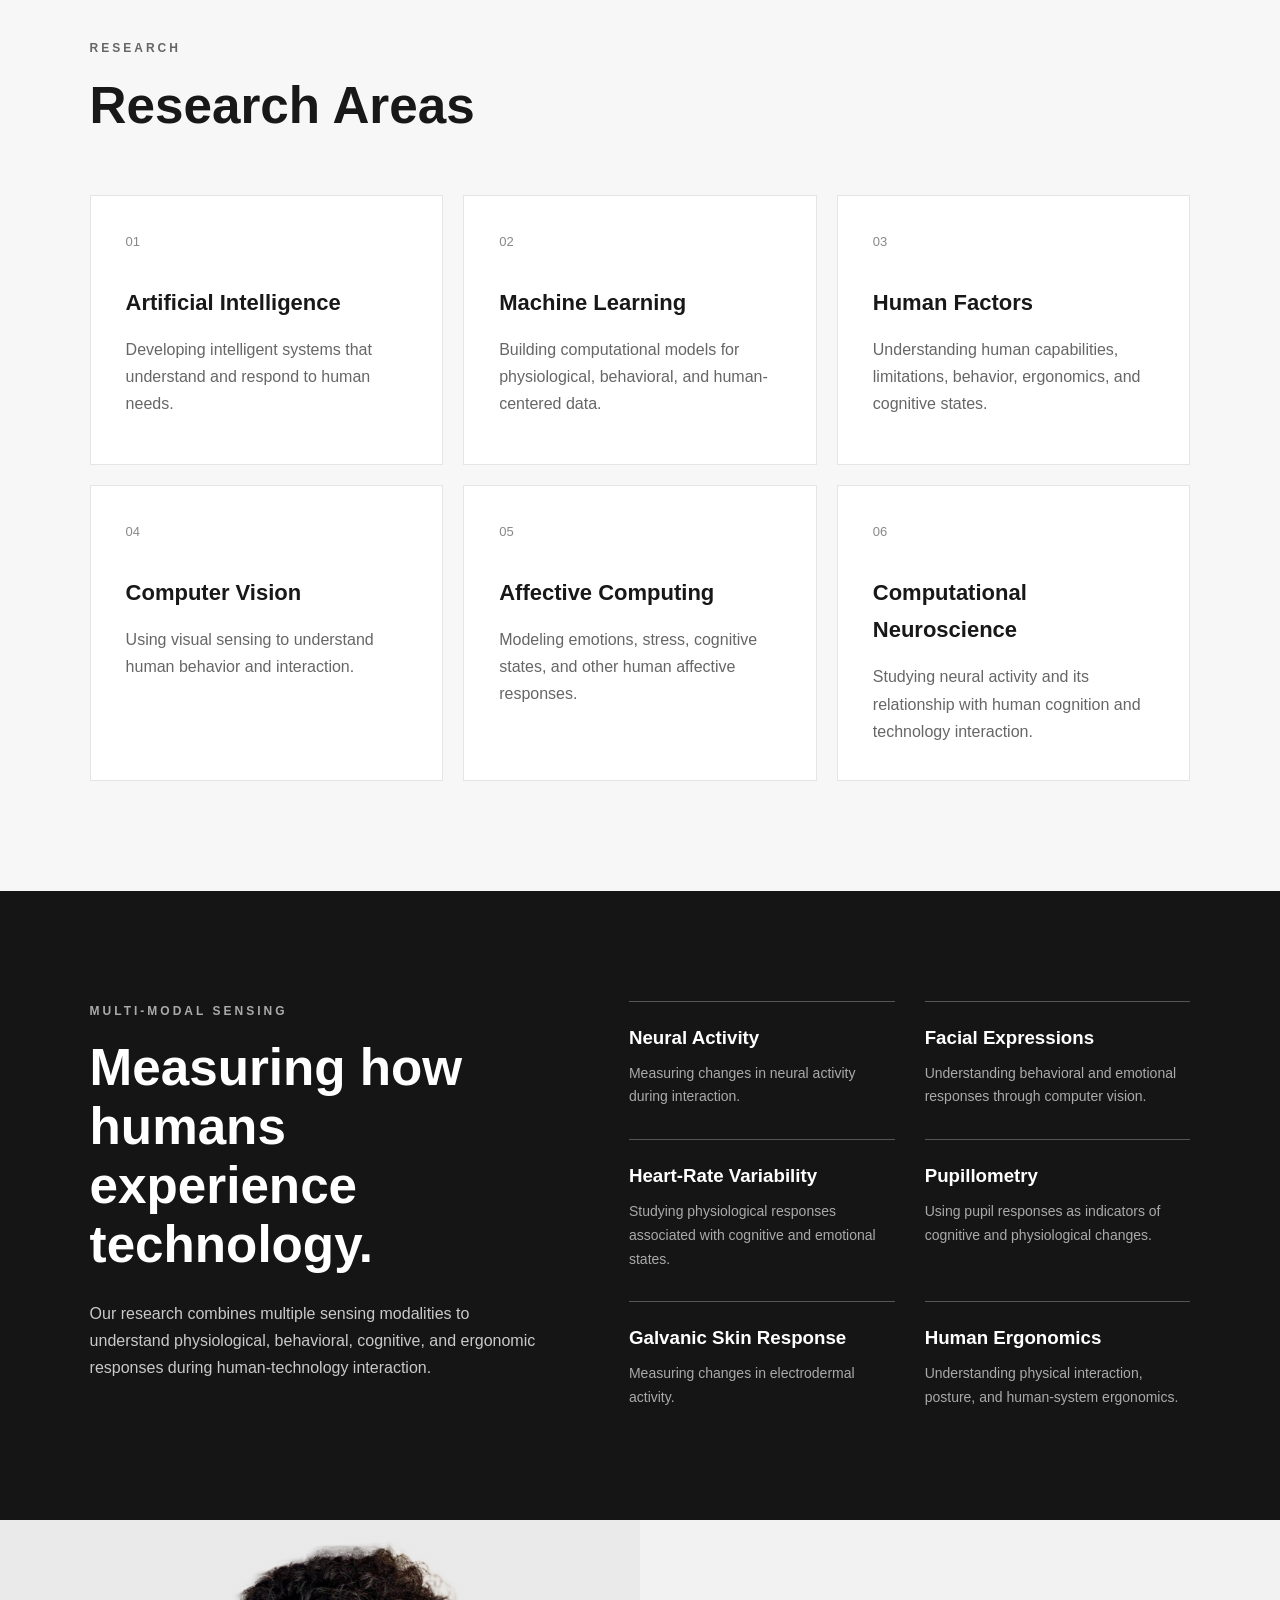
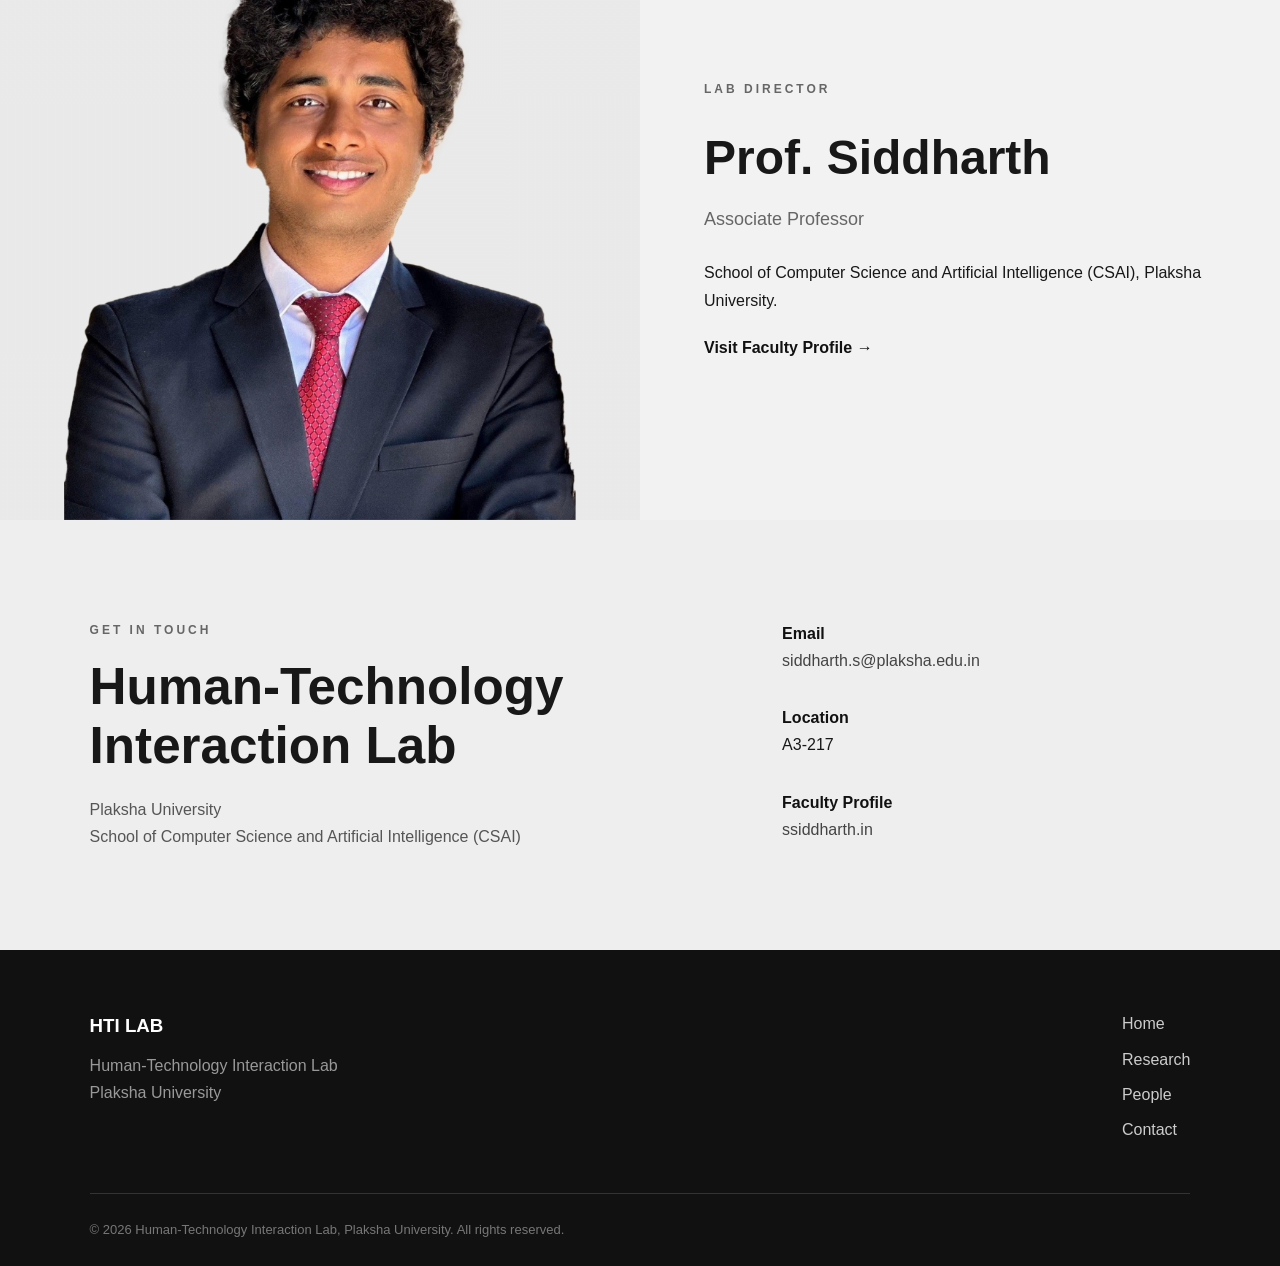
==== commit 026fbd27: "Fix formatting in index.html" ====
--- a/index.html
+++ b/index.html
@@ -153,7 +153,7 @@
                         model changes in physiological and behavioral
                         responses including neural activity, facial
                         expressions, heart-rate variability,
-                        pupillometry, and galvanic skin response —
+                        pupillometry, and galvanic skin response
                         alongside human ergonomics and cognitive state.
                     </p>
 
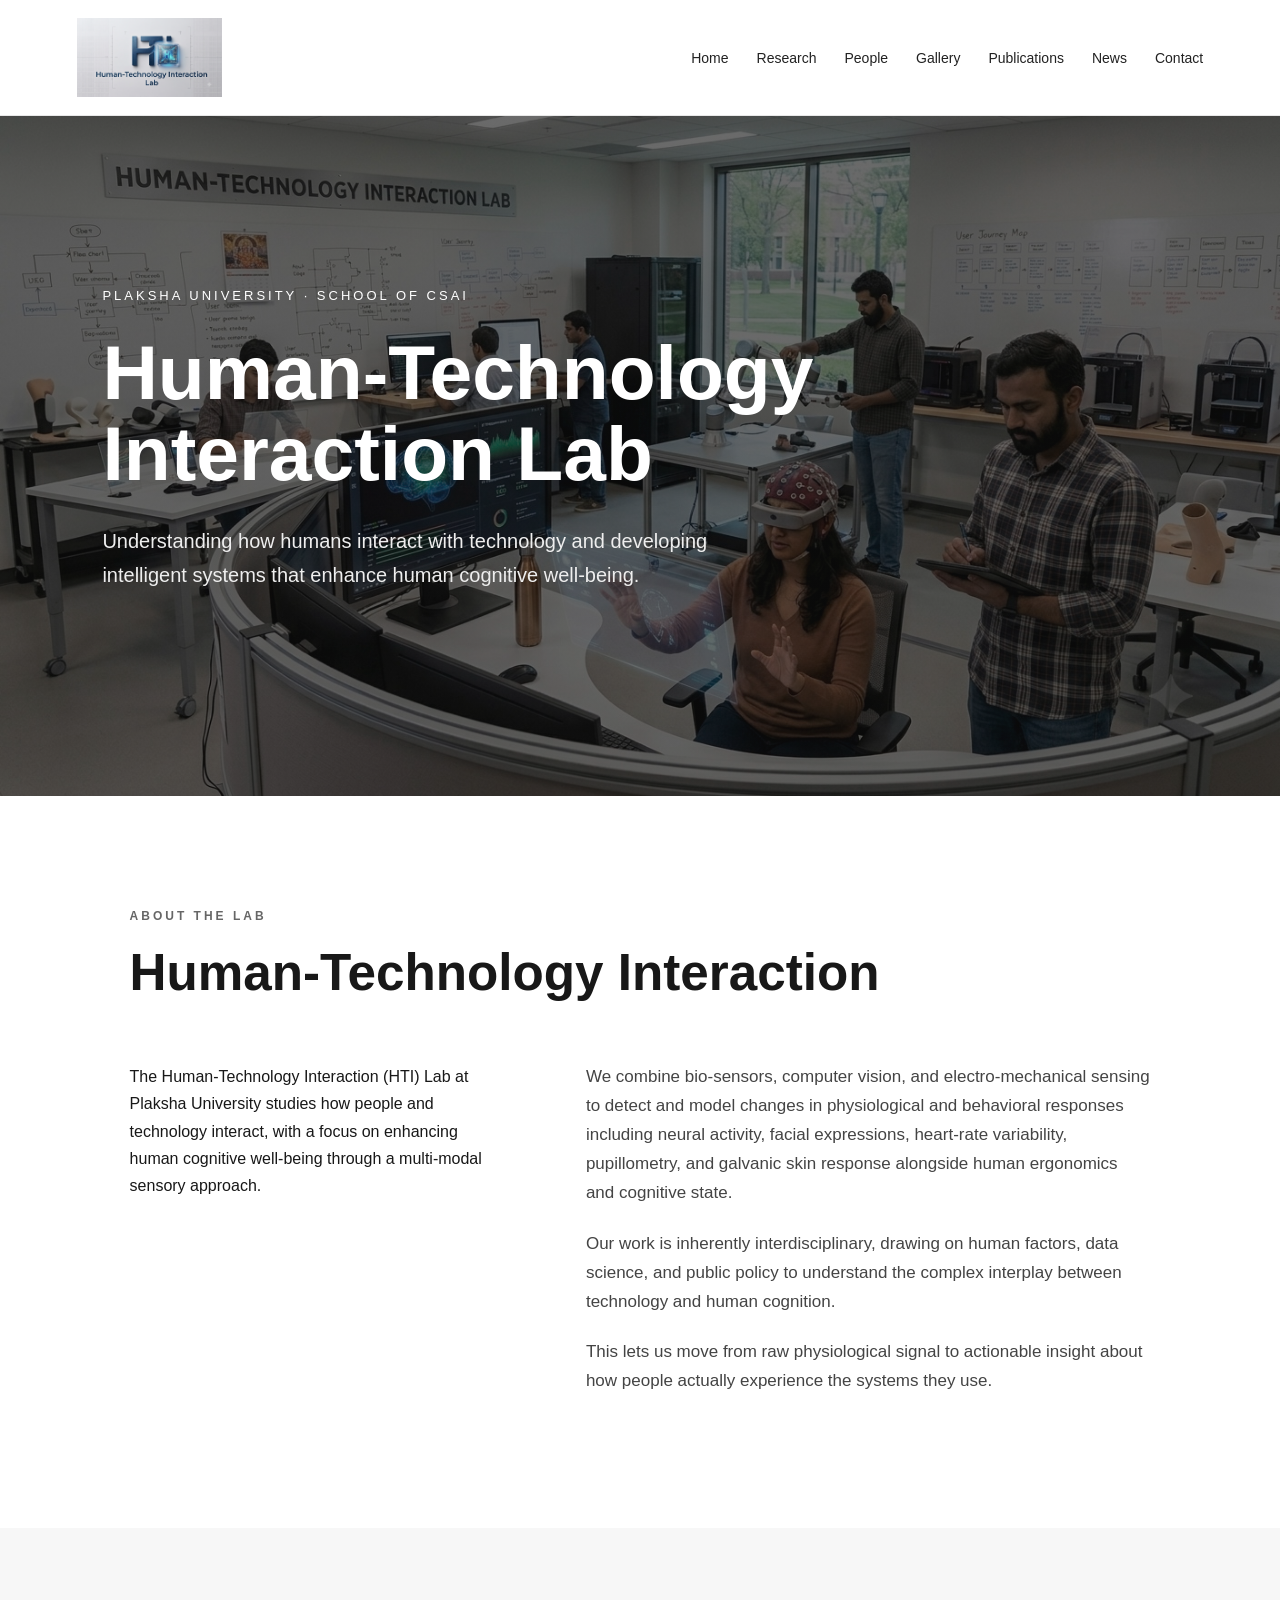
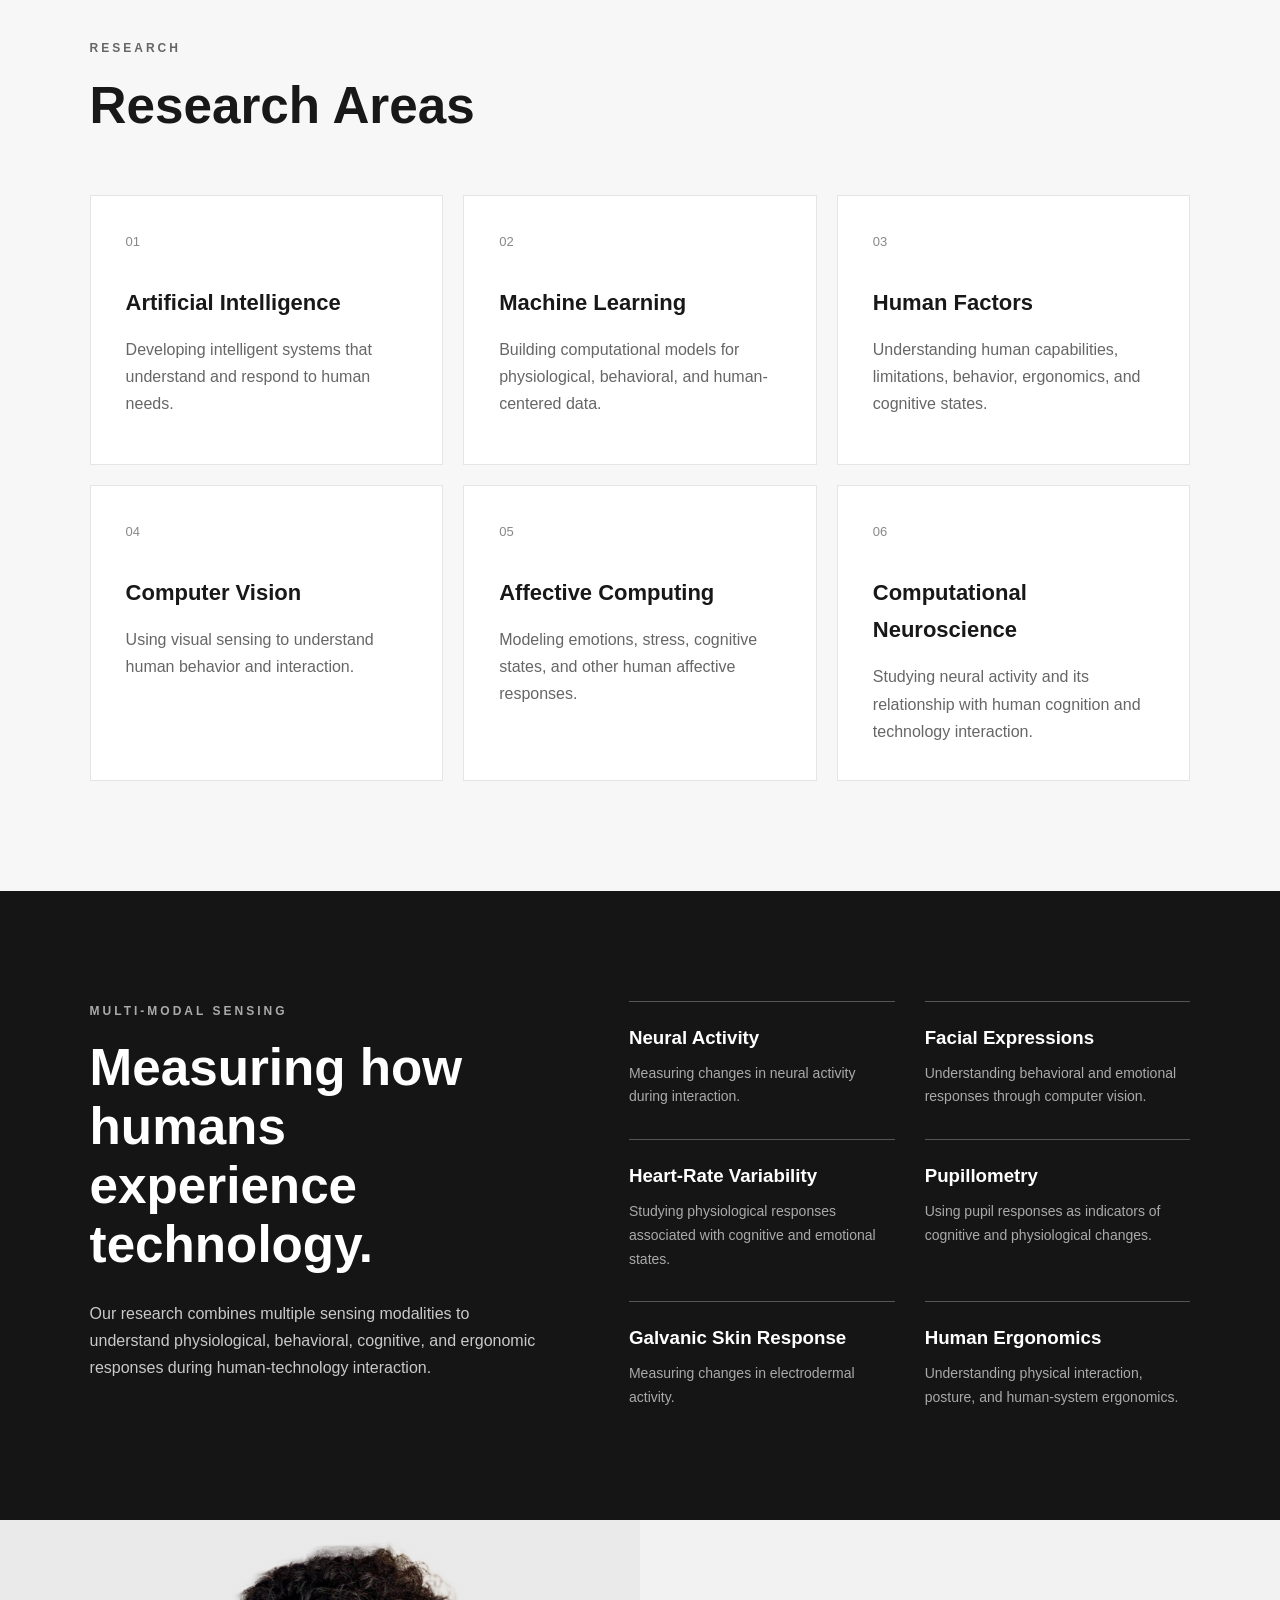
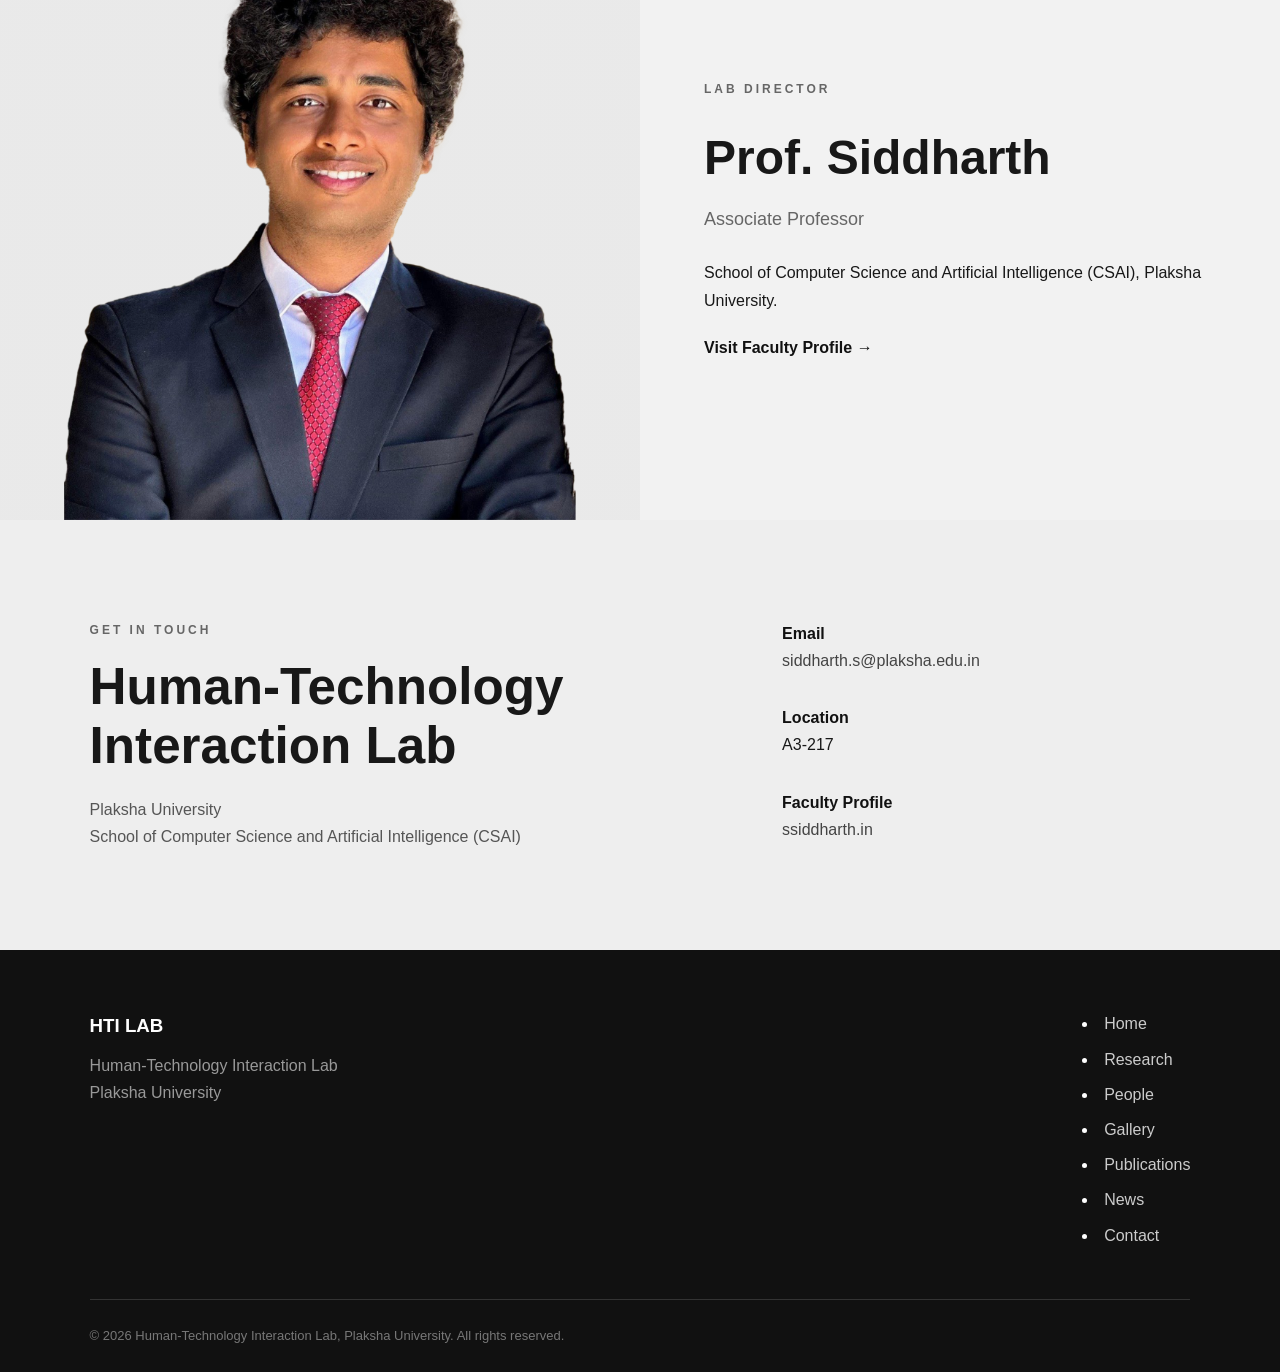
==== commit 387c684e: "Update navigation links in index.html" ====
--- a/index.html
+++ b/index.html
@@ -637,17 +637,33 @@
 
             <div>
 
-                <a href="#home">Home</a>
-
-                <a href="#research">Research</a>
-<!-- 
-                <!-- <a href="#people">People</a> -->
-
-                <a href="#gallery">People</a> 
-
-                <!-- <a href="#publications">Publications</a> -->
-
-                <a href="#contact">Contact</a>
+            <li>
+                <a href="index.html">Home</a>
+            </li>
+
+            <li>
+                <a href="research.html">Research</a>
+            </li>
+
+            <li>
+                <a href="people.html">People</a>
+            </li>
+
+            <li>
+                <a href="gallery.html">Gallery</a>
+            </li>
+
+            <li>
+                <a href="publications.html">Publications</a>
+            </li>
+
+            <li>
+                <a href="news.html">News</a>
+            </li>
+
+            <li>
+                <a href="contact.html">Contact</a>
+            </li>
 
             </div>
 
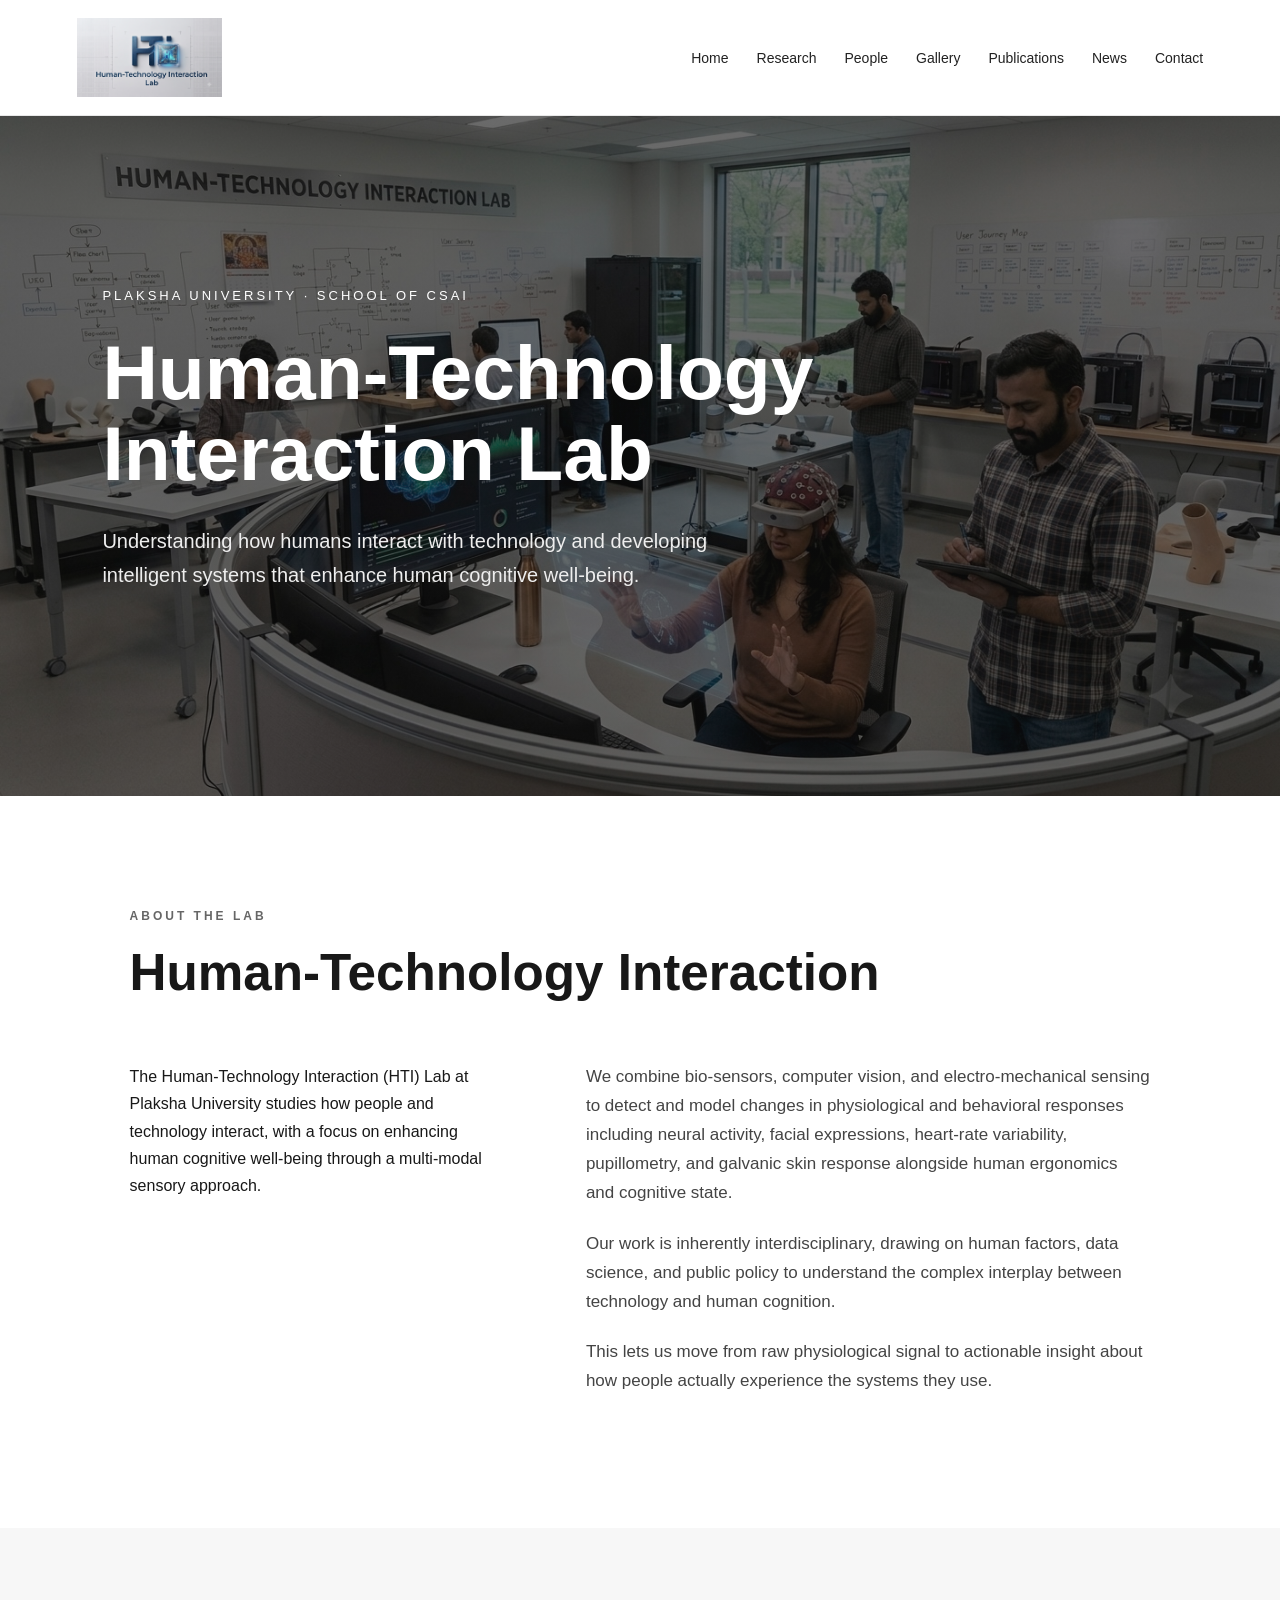
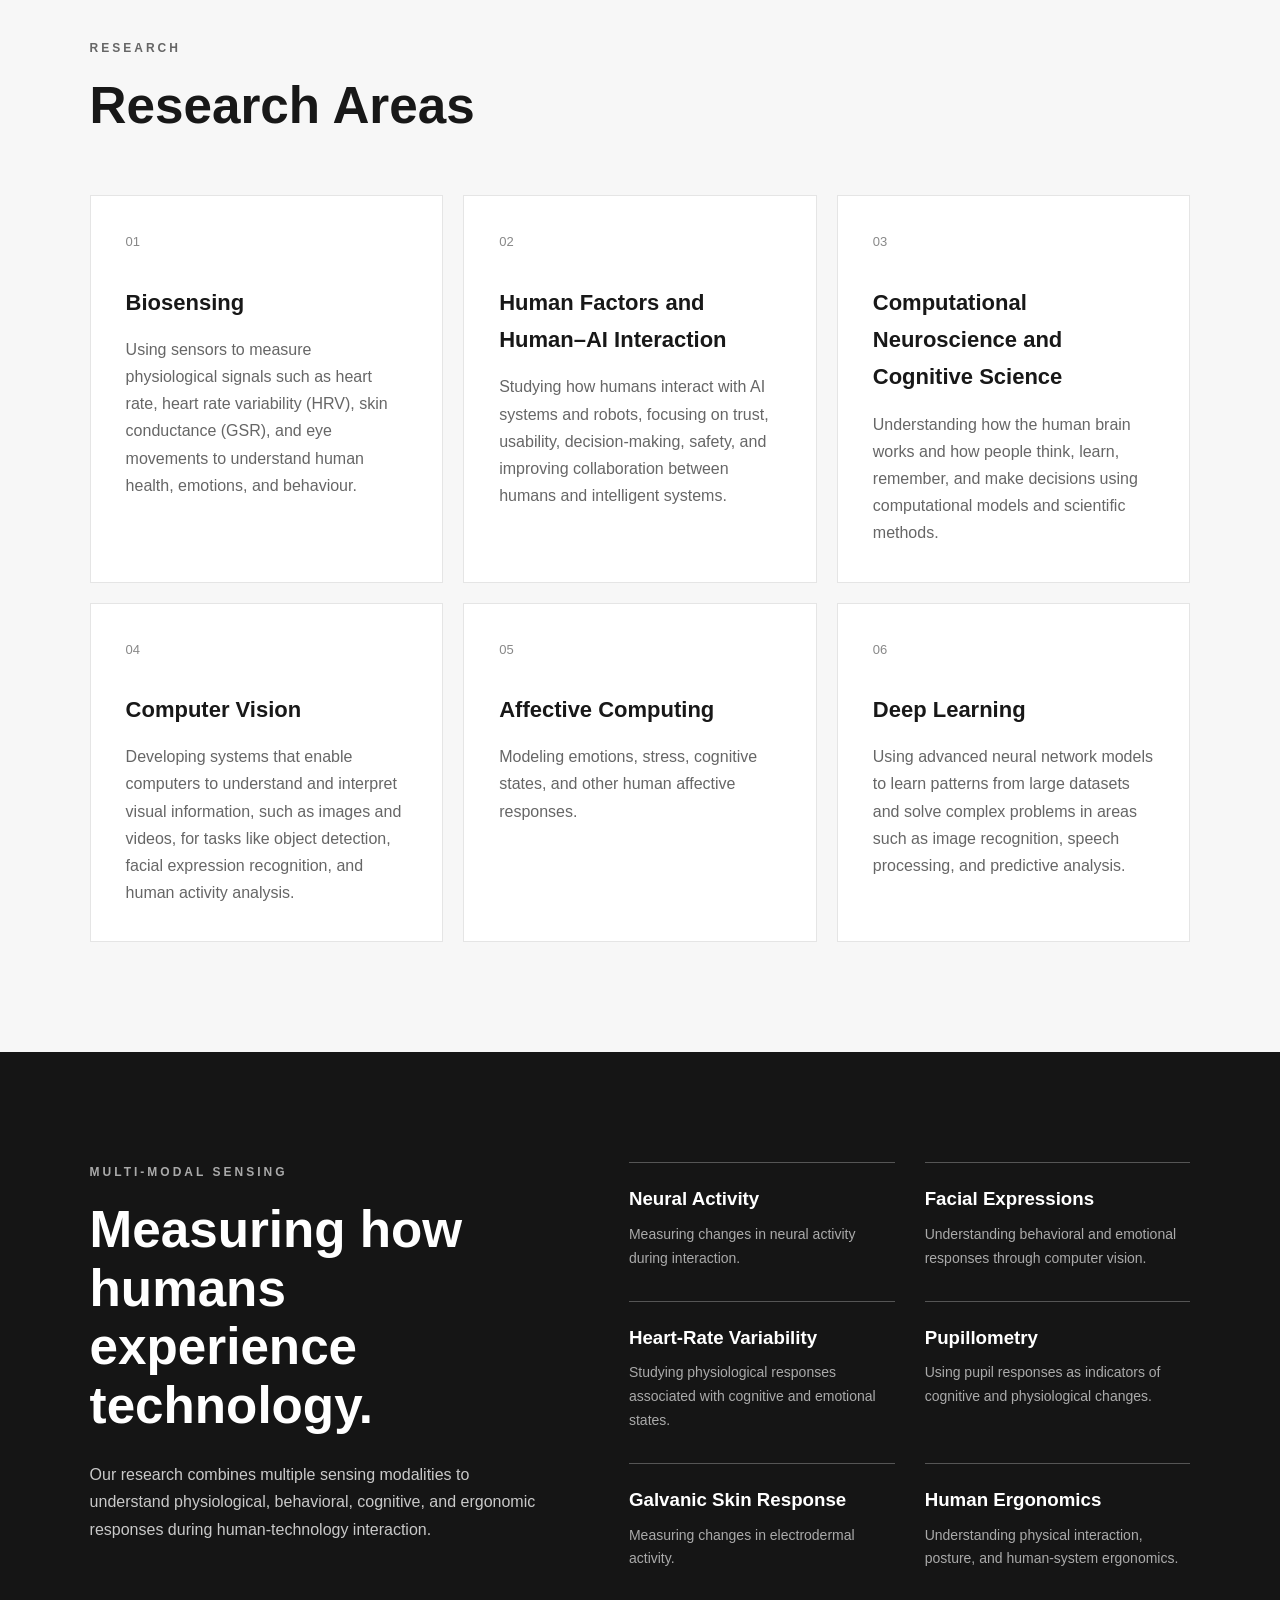
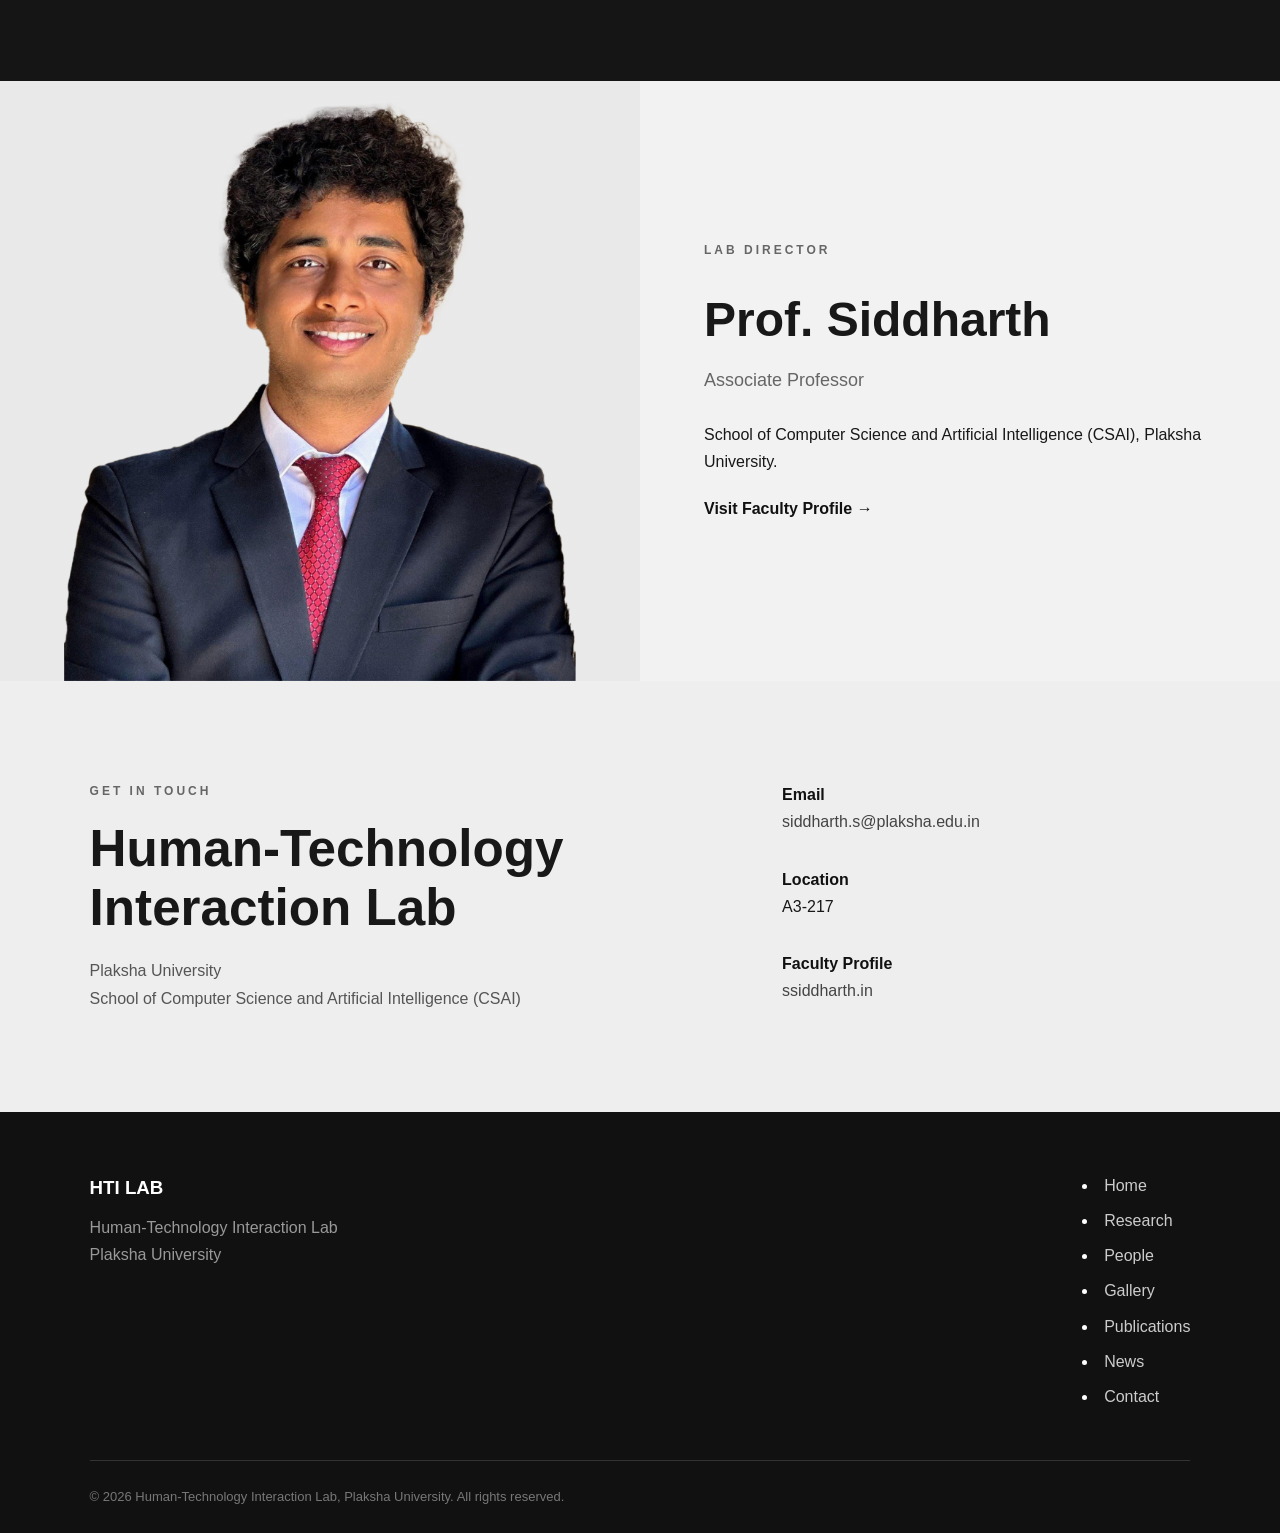
==== commit 9bd745ea: "Revise content in index.html for updated topics Updated section titles and descriptions to reflect n" ====
--- a/index.html
+++ b/index.html
@@ -204,12 +204,12 @@
                     </span>
 
                     <h3>
-                        Artificial Intelligence
-                    </h3>
-
-                    <p>
-                        Developing intelligent systems that understand
-                        and respond to human needs.
+                        Biosensing
+                    </h3>
+
+                    <p>
+                        Using sensors to measure physiological signals such as heart rate, heart rate variability (HRV), 
+                        skin conductance (GSR), and eye movements to understand human health, emotions, and behaviour.
                     </p>
 
                 </article>
@@ -222,12 +222,12 @@
                     </span>
 
                     <h3>
-                        Machine Learning
-                    </h3>
-
-                    <p>
-                        Building computational models for physiological,
-                        behavioral, and human-centered data.
+                        Human Factors and Human–AI Interaction
+                    </h3>
+
+                    <p>
+                        Studying how humans interact with AI systems and robots, focusing on trust, usability, 
+                        decision-making, safety, and improving collaboration between humans and intelligent systems.
                     </p>
 
                 </article>
@@ -240,12 +240,12 @@
                     </span>
 
                     <h3>
-                        Human Factors
-                    </h3>
-
-                    <p>
-                        Understanding human capabilities, limitations,
-                        behavior, ergonomics, and cognitive states.
+                        Computational Neuroscience and Cognitive Science
+                    </h3>
+
+                    <p>
+                        Understanding how the human brain works and how people think, learn, 
+                        remember, and make decisions using computational models and scientific methods.
                     </p>
 
                 </article>
@@ -262,8 +262,8 @@
                     </h3>
 
                     <p>
-                        Using visual sensing to understand human
-                        behavior and interaction.
+                        Developing systems that enable computers to understand and interpret visual information,
+                        such as images and videos, for tasks like object detection, facial expression recognition, and human activity analysis.
                     </p>
 
                 </article>
@@ -294,12 +294,12 @@
                     </span>
 
                     <h3>
-                        Computational Neuroscience
-                    </h3>
-
-                    <p>
-                        Studying neural activity and its relationship
-                        with human cognition and technology interaction.
+                        Deep Learning
+                    </h3>
+
+                    <p>
+                        Using advanced neural network models to learn patterns from large datasets and solve complex problems
+                        in areas such as image recognition, speech processing, and predictive analysis.
                     </p>
 
                 </article>
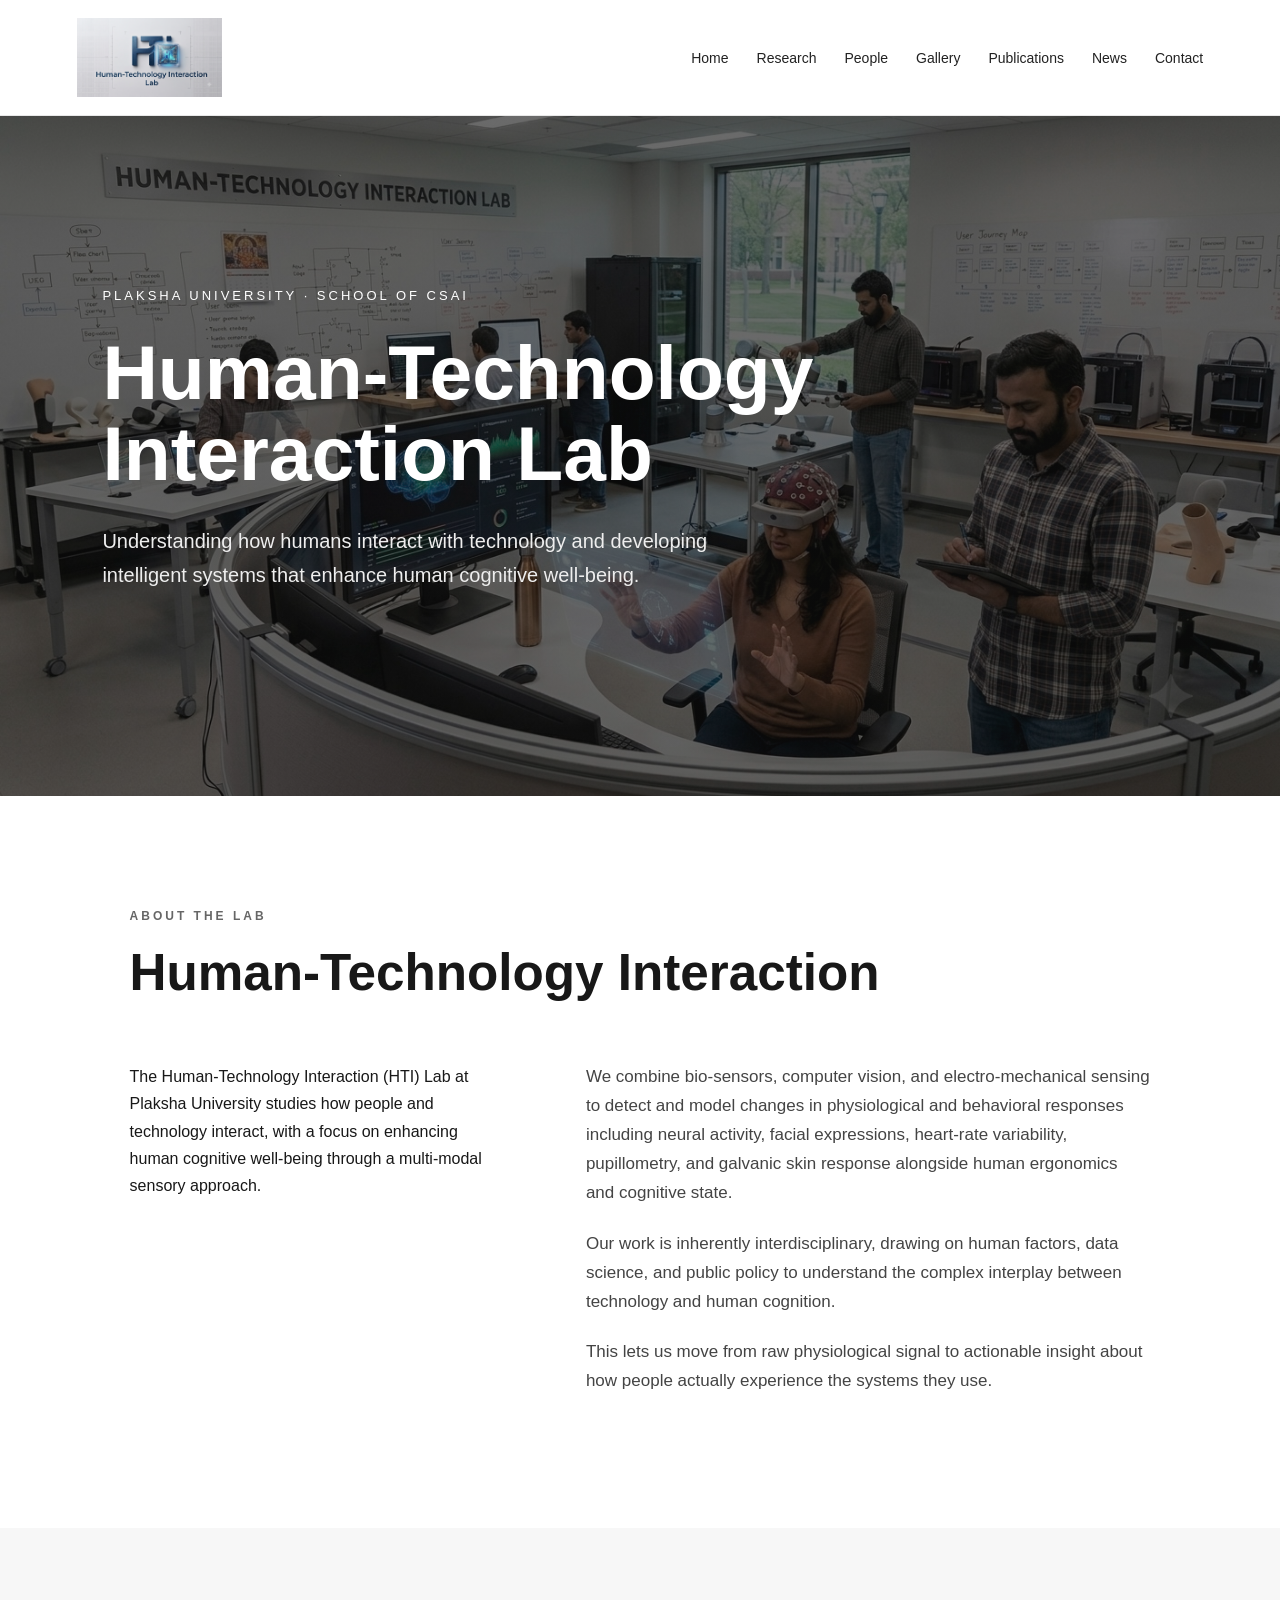
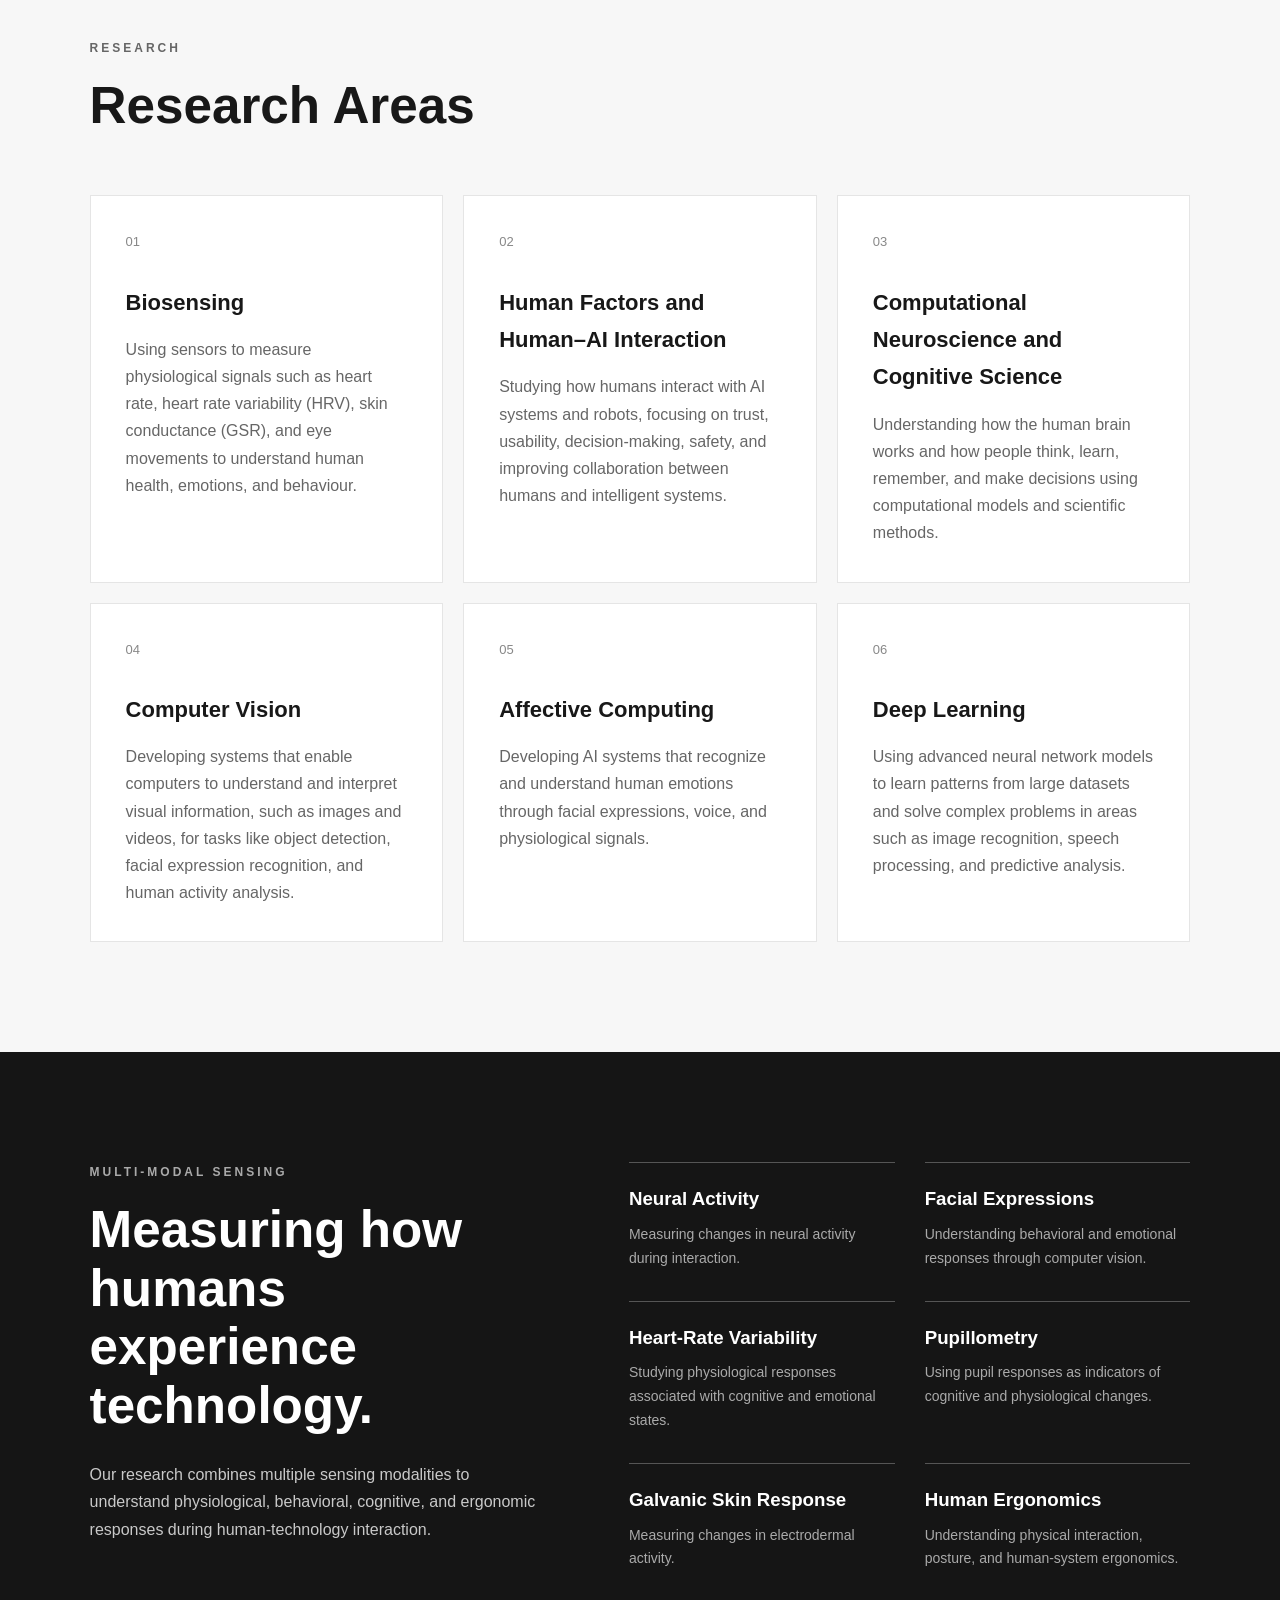
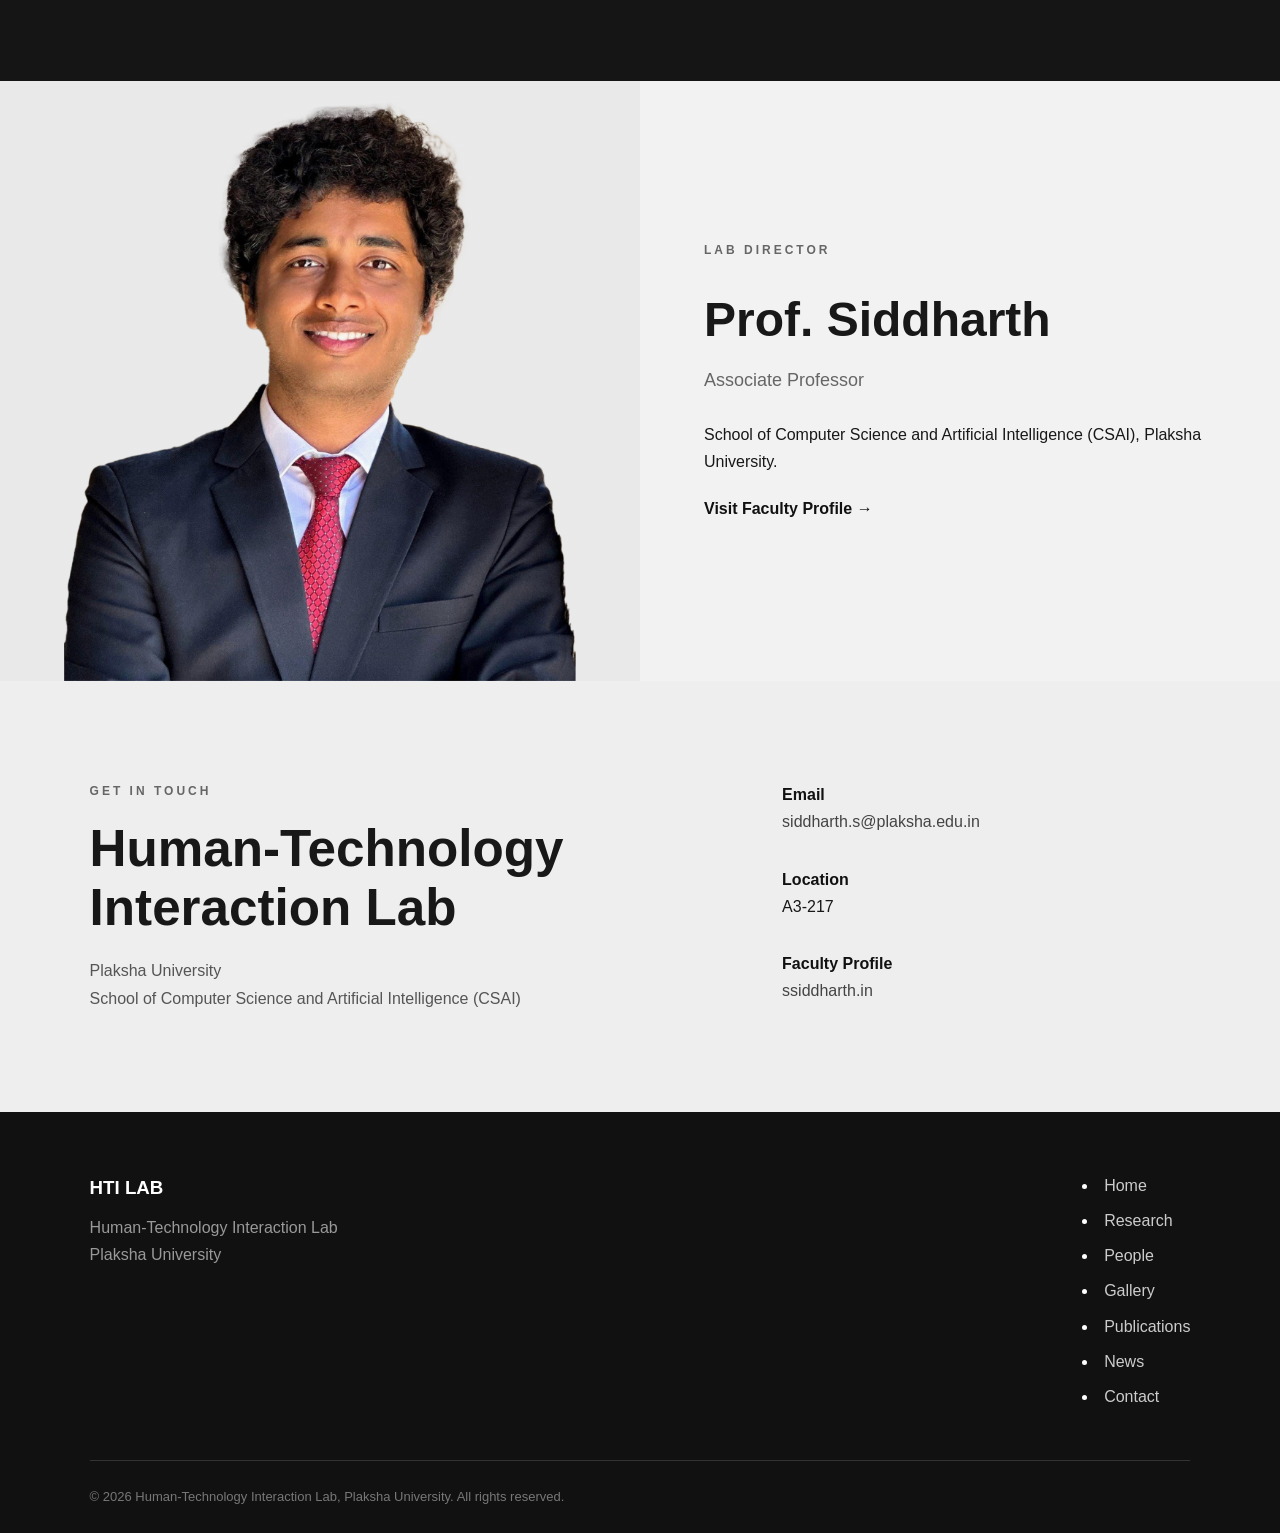
==== commit 5317add3: "Revise paragraph on Affective Computing" ====
--- a/index.html
+++ b/index.html
@@ -280,8 +280,8 @@
                     </h3>
 
                     <p>
-                        Modeling emotions, stress, cognitive states,
-                        and other human affective responses.
+                        Developing AI systems that recognize and understand human emotions 
+                        through facial expressions, voice, and physiological signals.
                     </p>
 
                 </article>
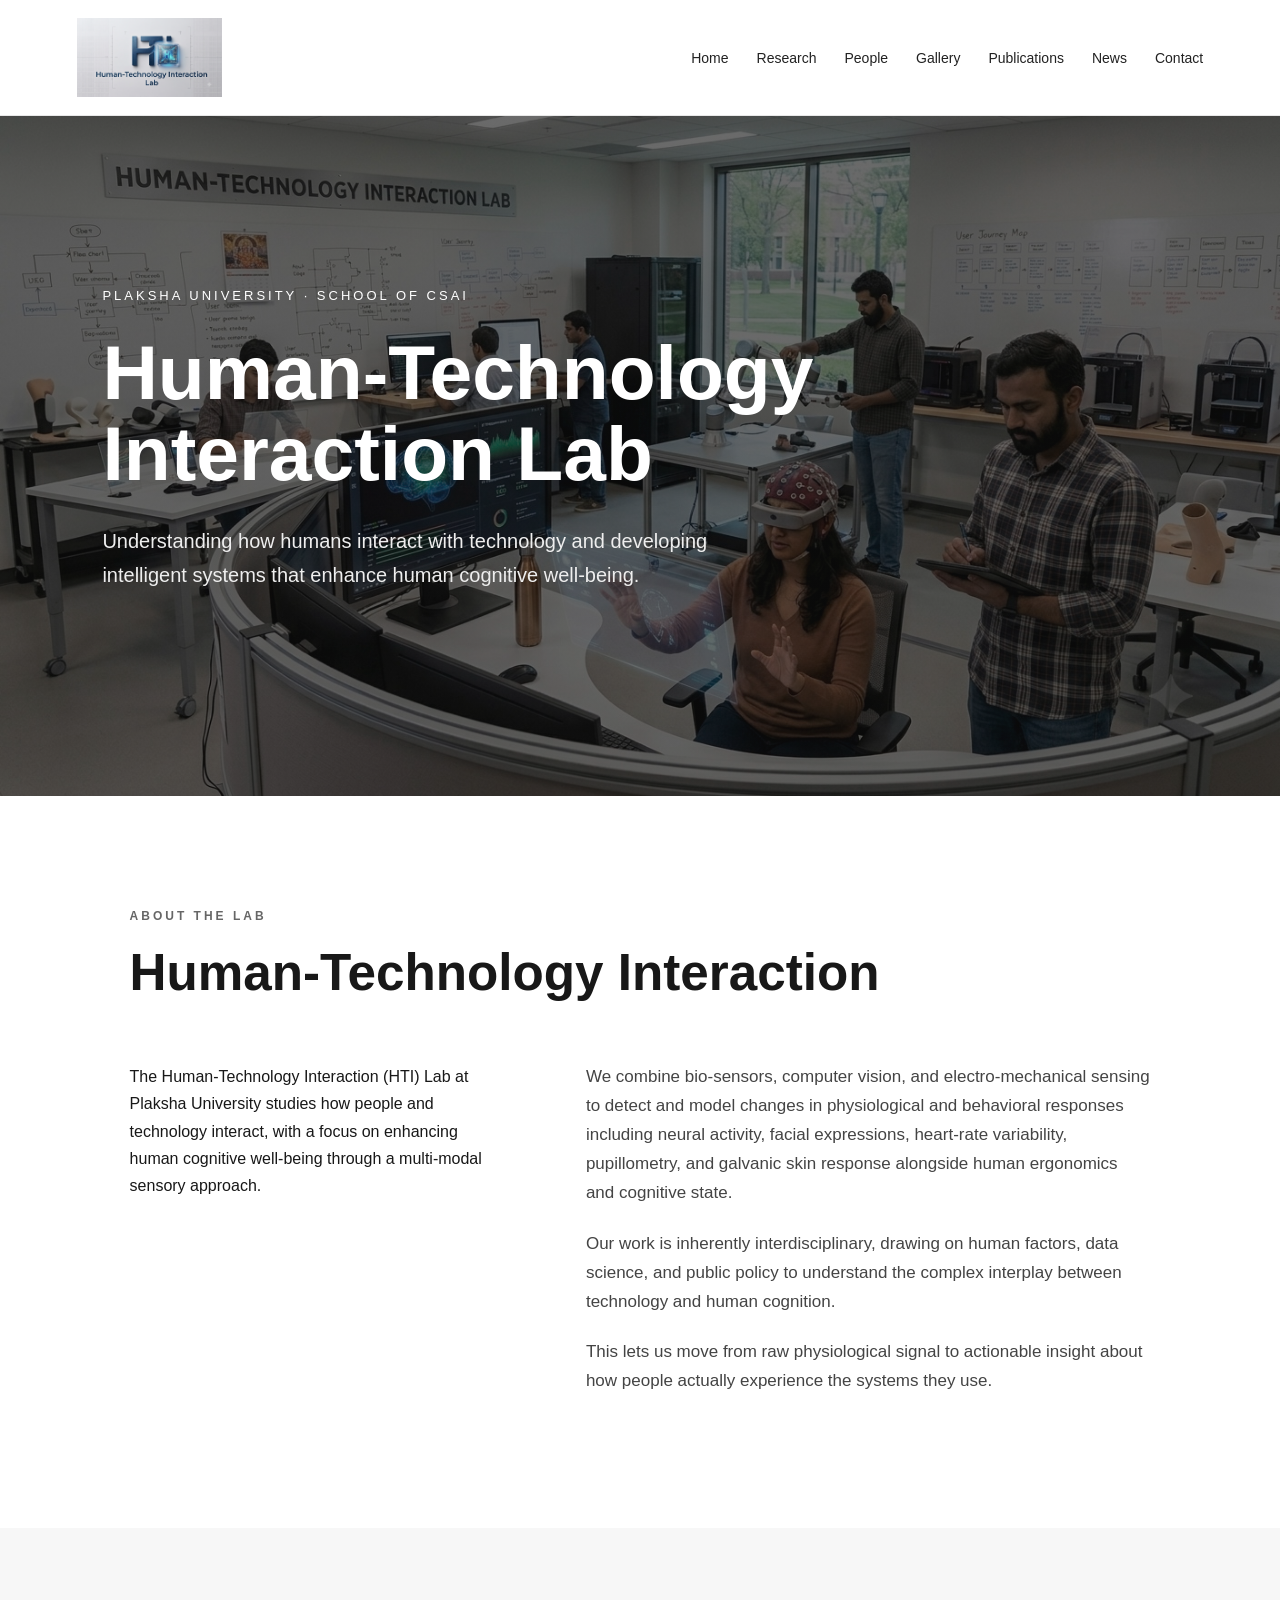
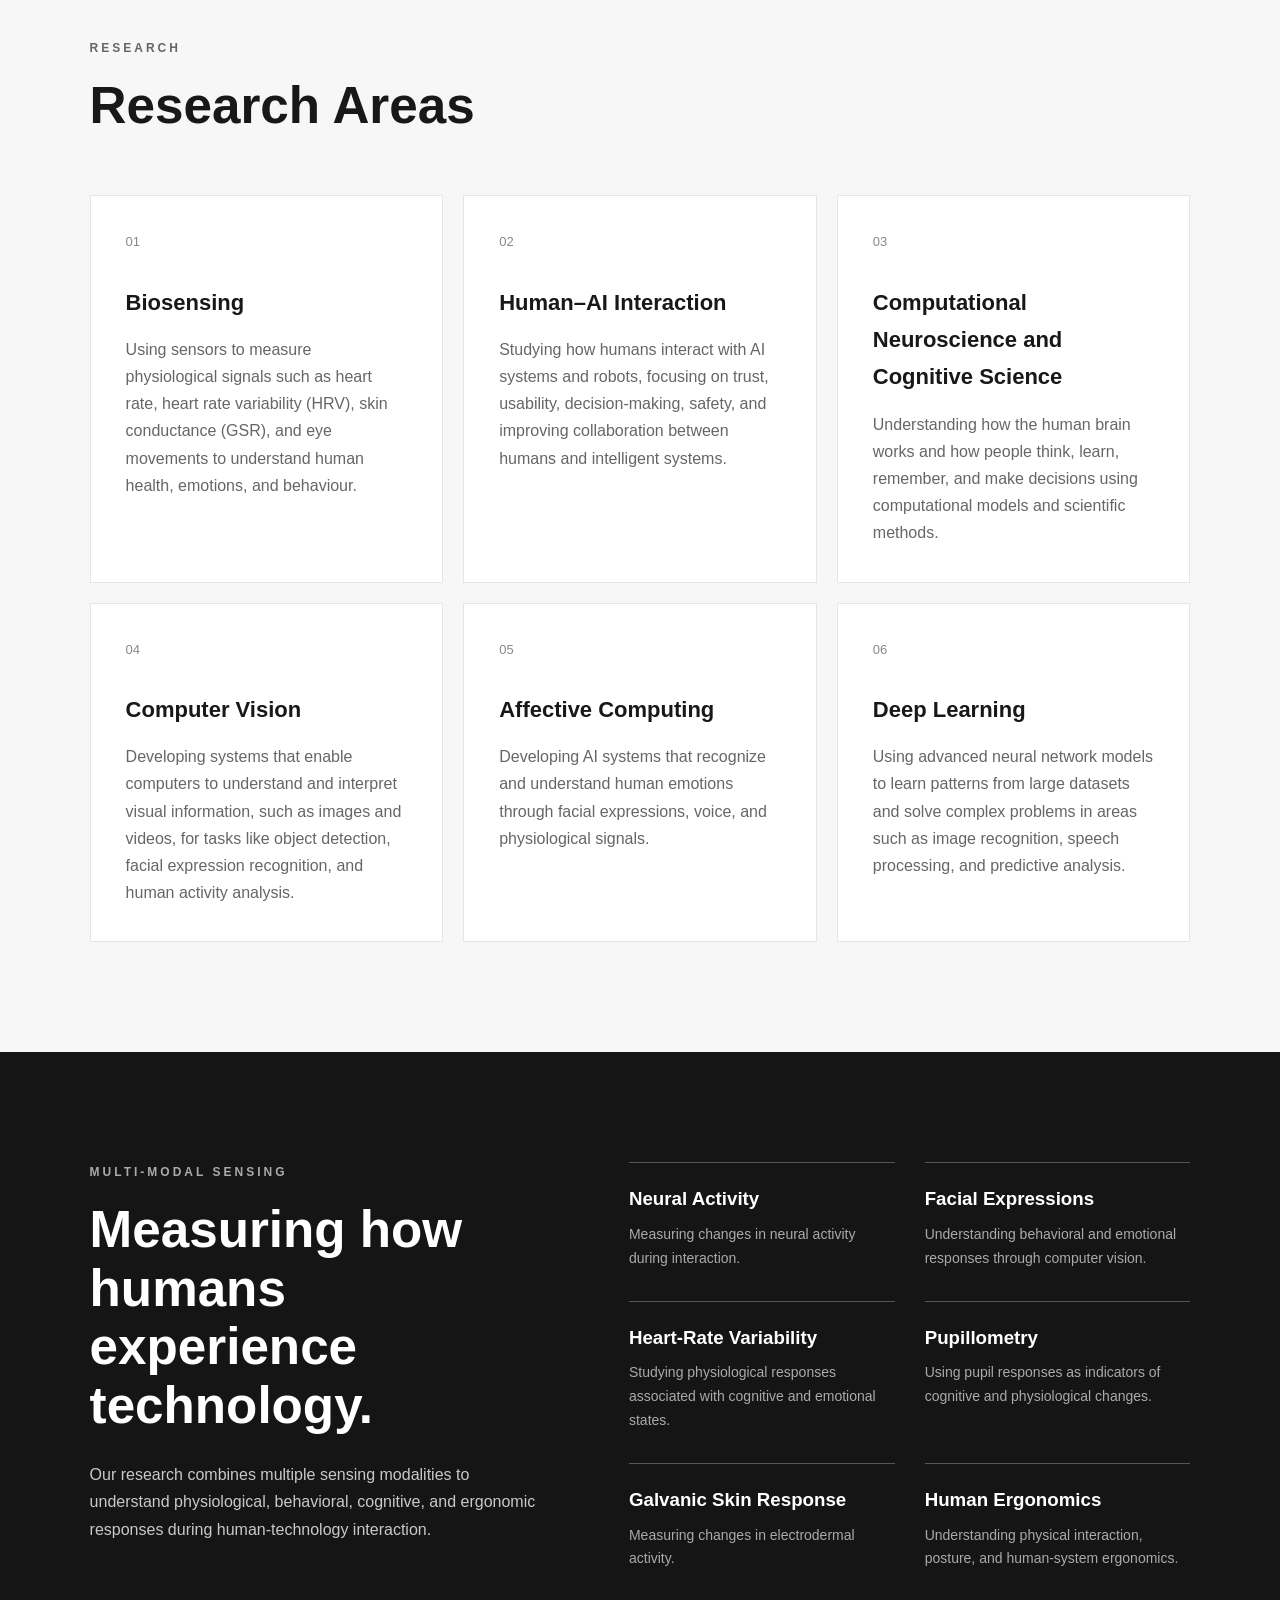
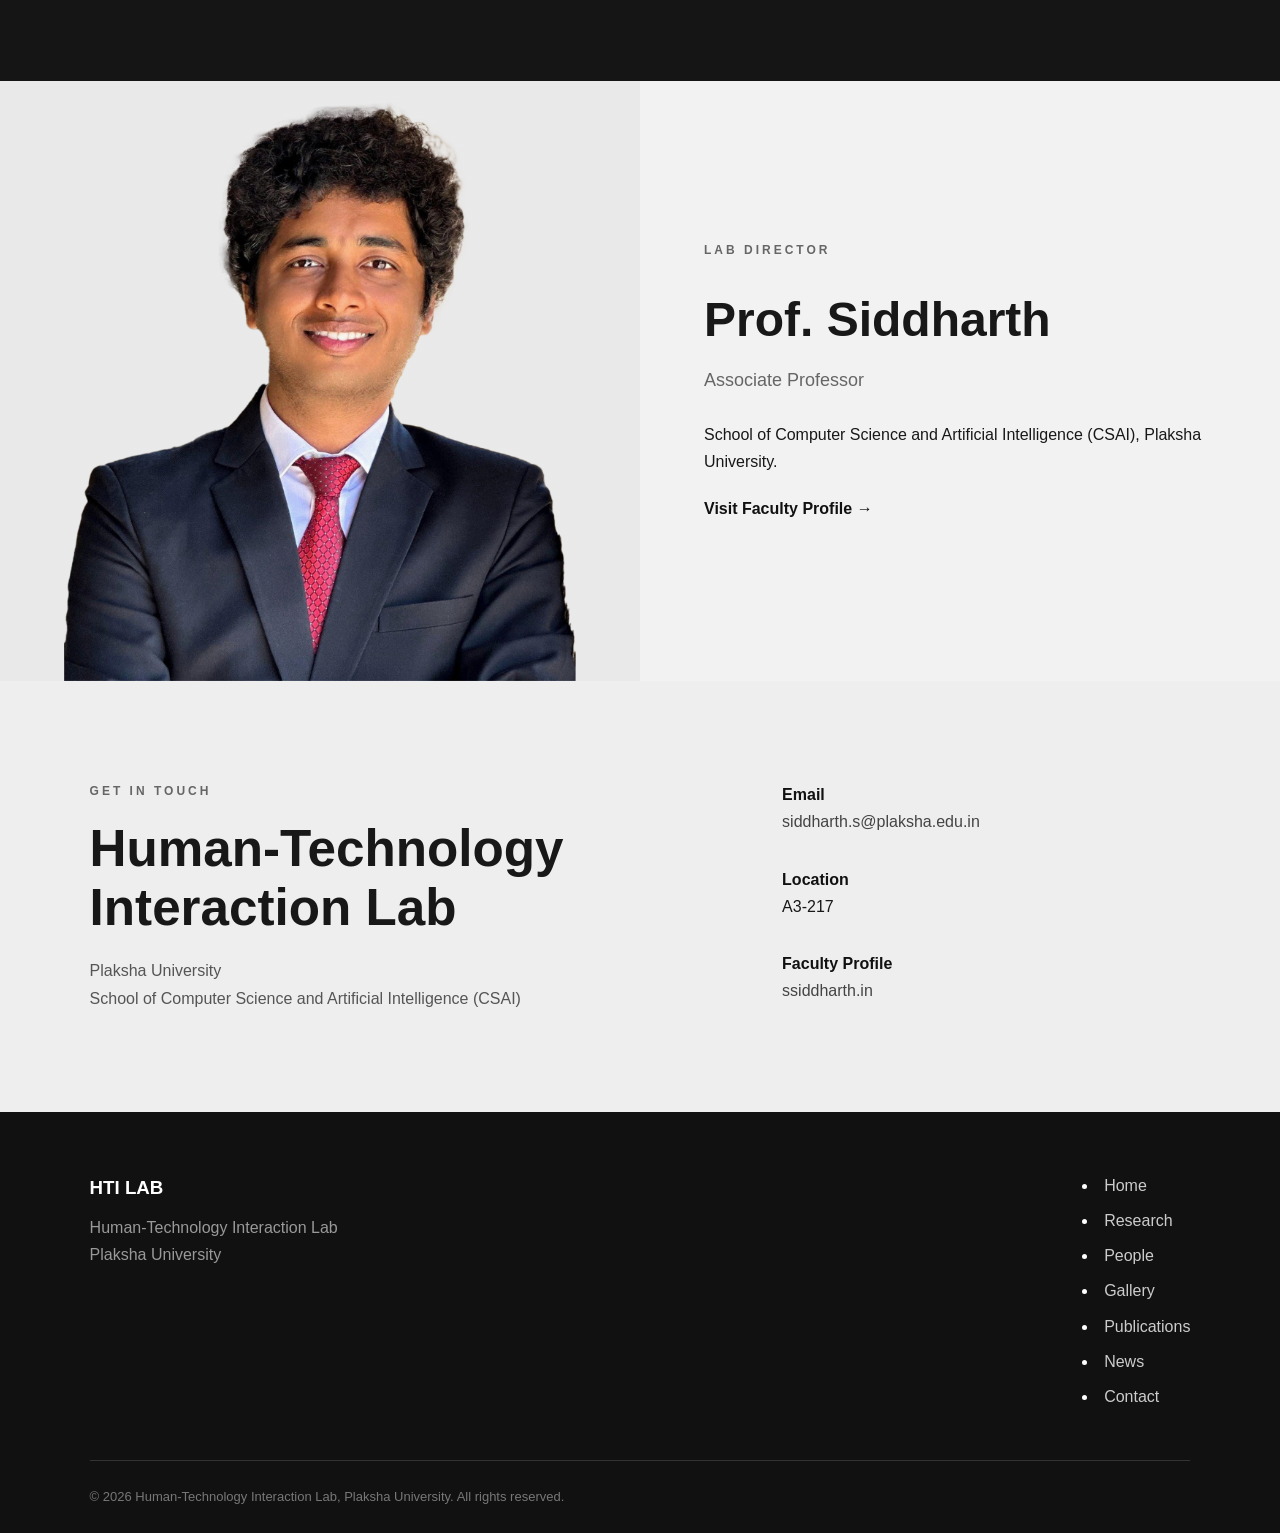
==== commit 5c3cbff8: "Update heading for Human–AI Interaction section" ====
--- a/index.html
+++ b/index.html
@@ -222,7 +222,7 @@
                     </span>
 
                     <h3>
-                        Human Factors and Human–AI Interaction
+                        Human–AI Interaction
                     </h3>
 
                     <p>
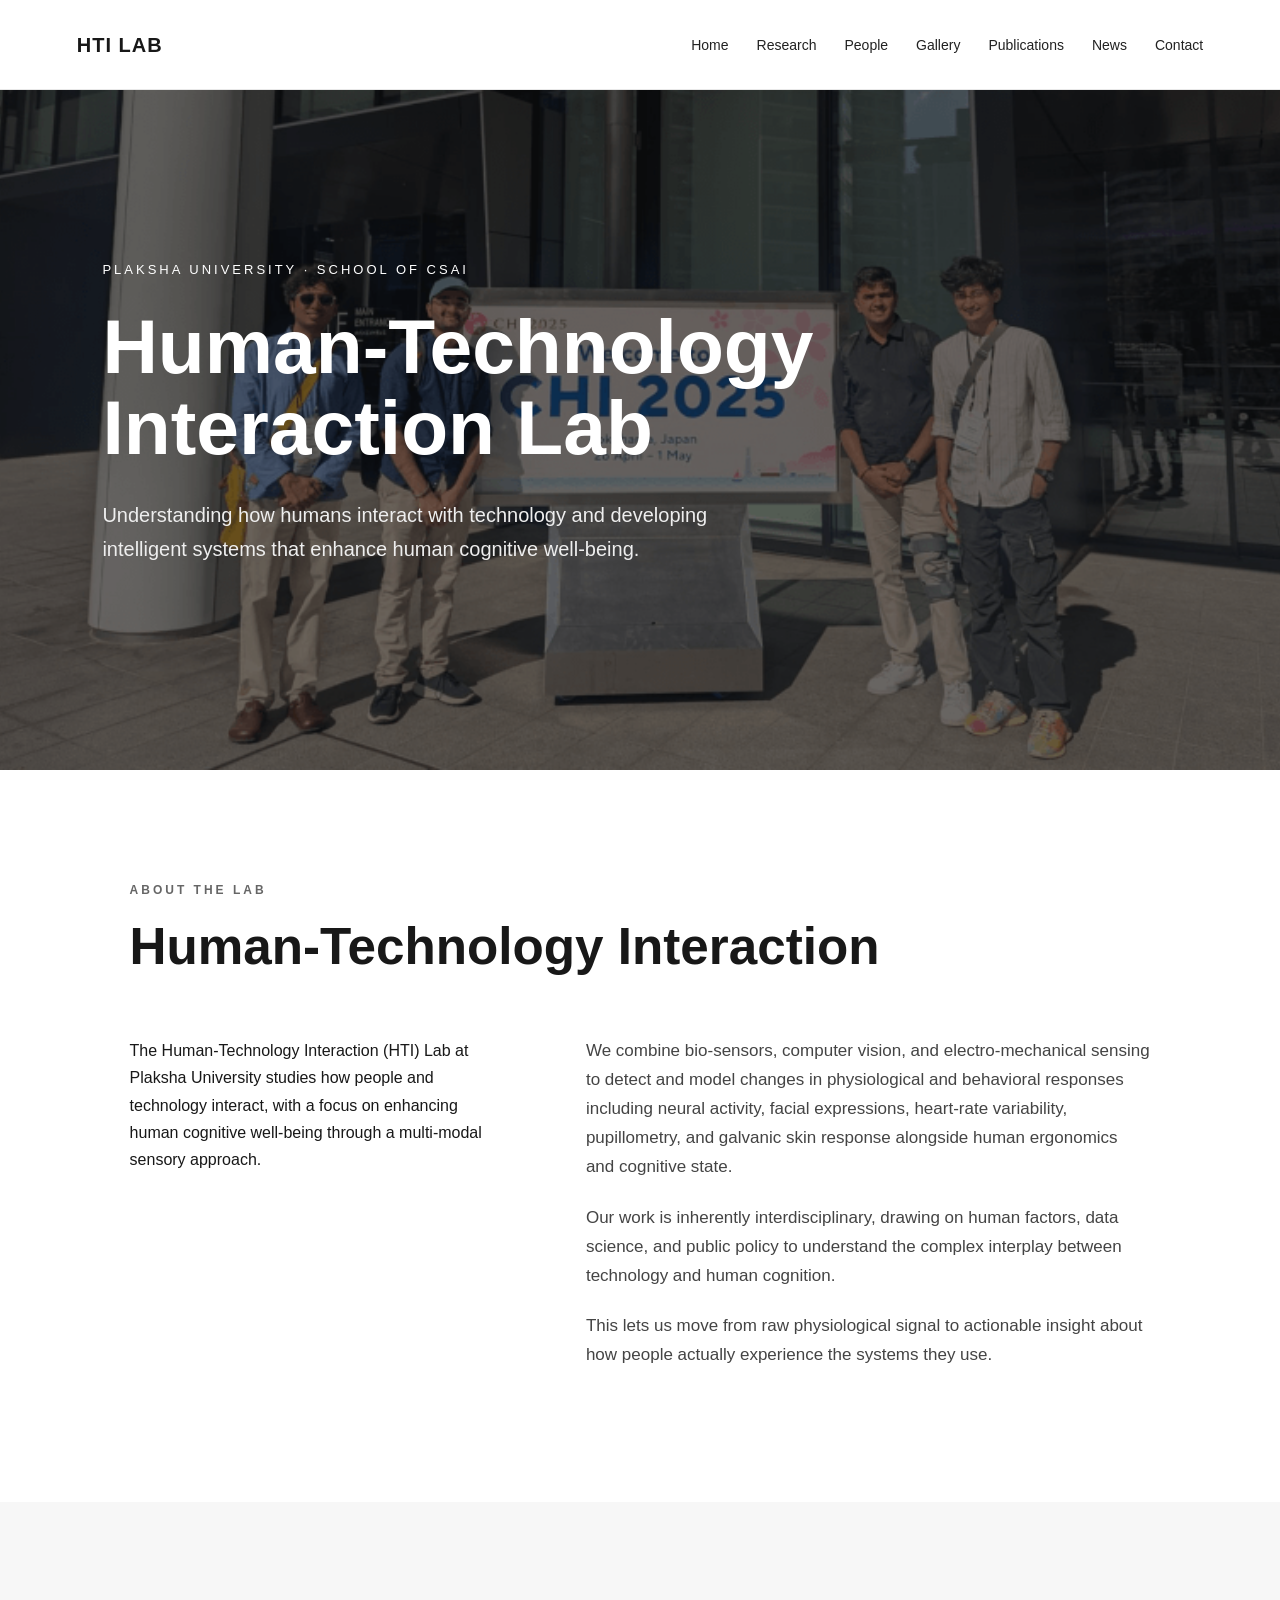
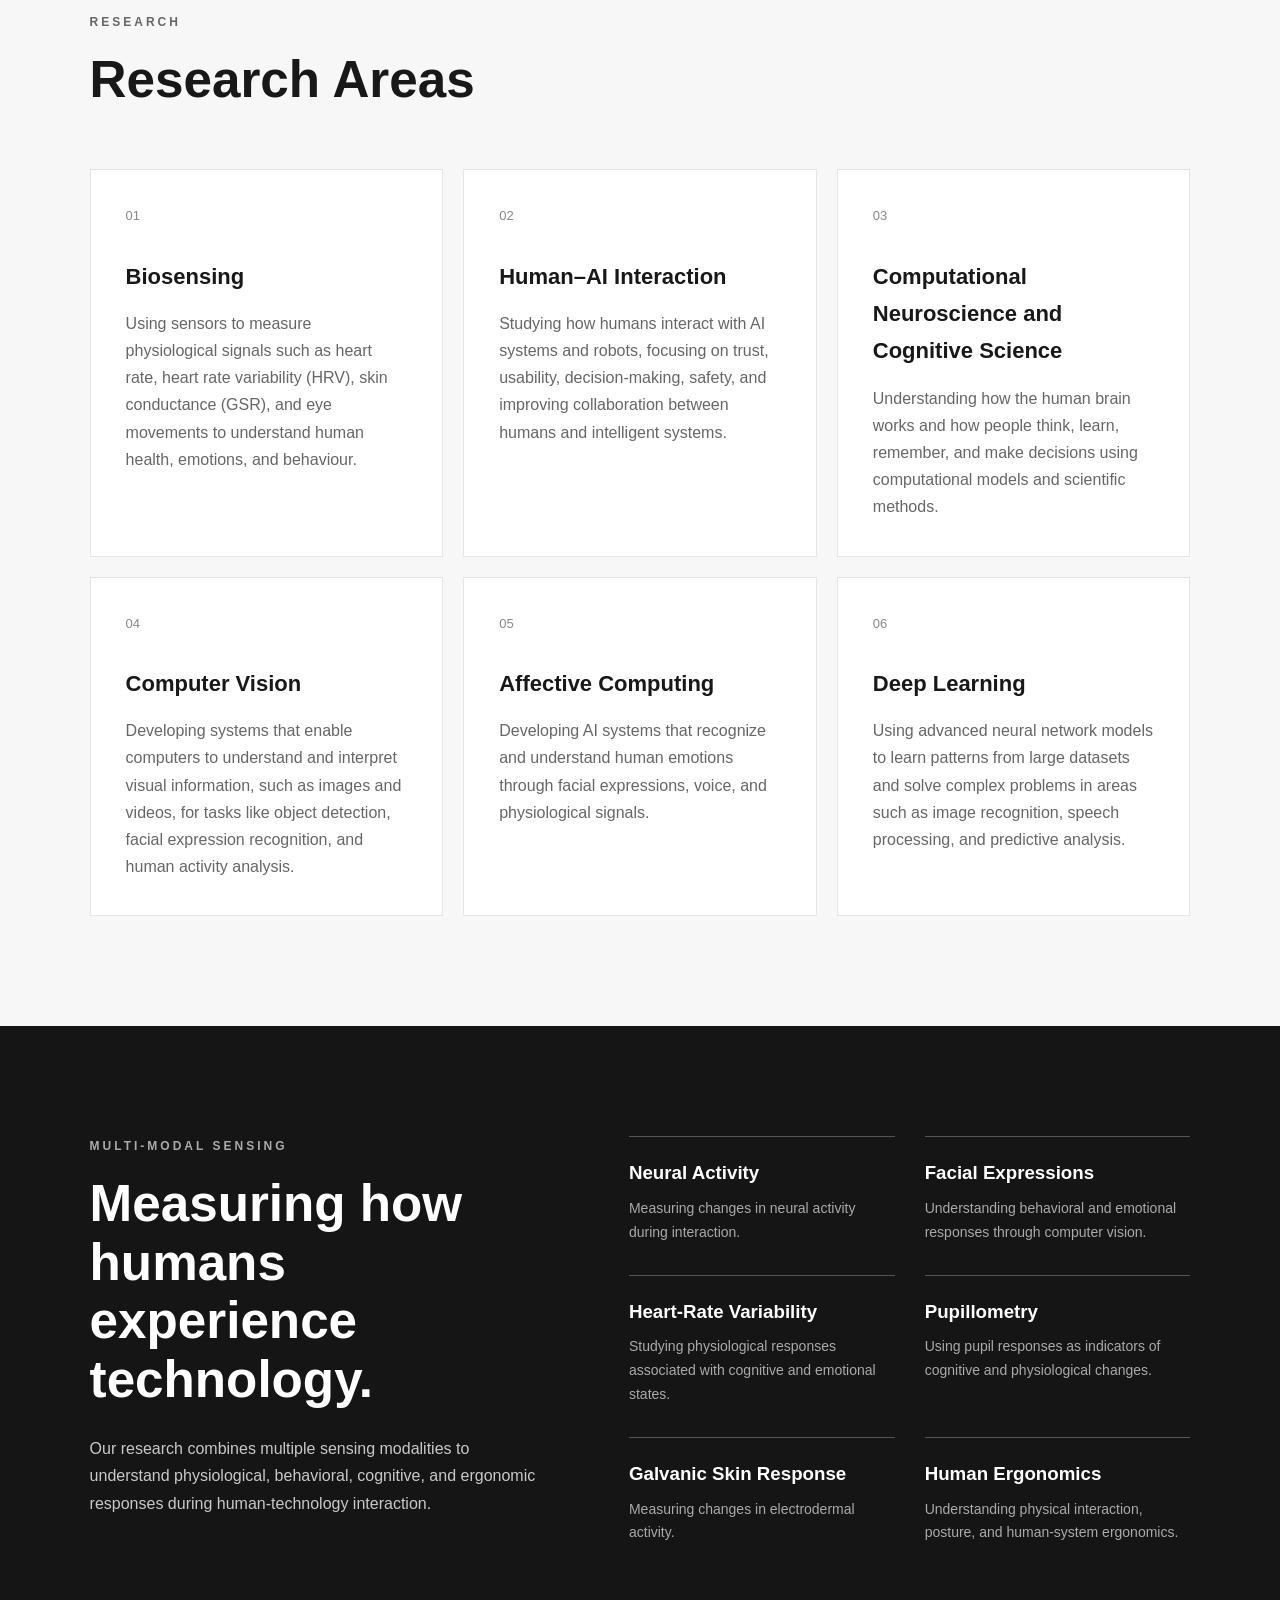
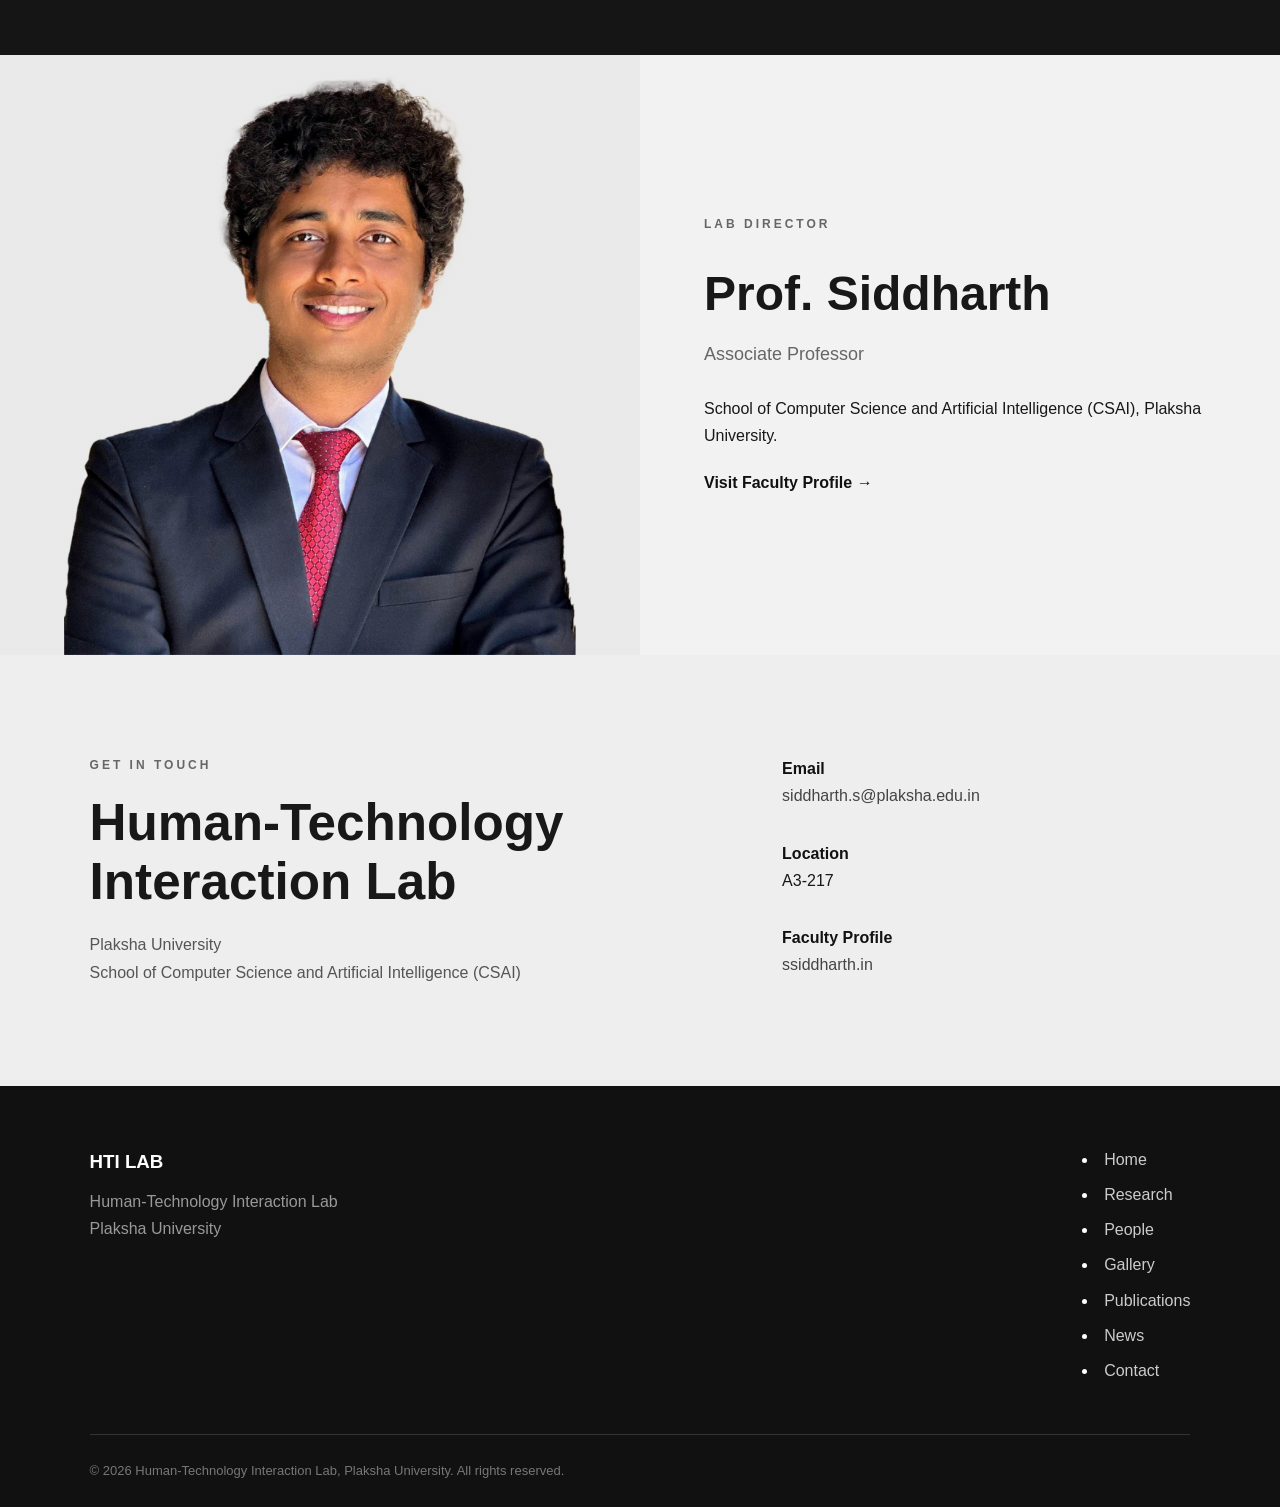
==== commit 328e19f4: "Update logo and include slideshow script Replaced logo image link with text 'HTI LAB' and added slid" ====
--- a/index.html
+++ b/index.html
@@ -26,12 +26,7 @@
     
 <header class="navbar">
 
-    <a href="index.html" class="logo">
-        <img
-            src="images/hti-logo.png"
-            alt="Human-Technology Interaction Lab Logo"
-        >
-    </a>
+   <a href="index.html" class="logo">HTI LAB</a>
 
     <nav>
         <ul class="nav-links">
@@ -678,7 +673,7 @@
         </div>
 
     </footer>
-
+    <script src="js/slideshow.js"></script>
 
 </body>
 
--- a/css/style.css
+++ b/css/style.css
@@ -68,19 +68,13 @@
 .logo {
     display: flex;
     align-items: center;
-
     flex-shrink: 0;
-
     text-decoration: none;
-}
-
-.logo img {
-    width: 145px;
-    max-width: 145px;
-
-    height: auto;
-
-    display: block;
+    color: #181818;
+    font-size: 20px;
+    font-weight: 700;
+    letter-spacing: 1px;
+    white-space: nowrap;
 }
 
 .nav-links {
@@ -127,28 +121,40 @@
 .hero {
     width: 100%;
     max-width: 100%;
-
     min-height: 680px;
-
     display: flex;
     align-items: center;
-
     padding: 100px 8%;
-
-    background:
-        linear-gradient(
-            rgba(15, 15, 15, 0.62),
-            rgba(15, 15, 15, 0.62)
-        ),
-        url("../images/lab.jpg");
-
+    position: relative;
+    isolation: isolate;
+    background: #151515;
+    color: white;
+    overflow: hidden;
+}
+
+/* Homepage slideshow layers are populated from gallery.html by js/slideshow.js */
+.hero-slide {
+    position: absolute;
+    inset: 0;
+    z-index: -2;
     background-size: cover;
     background-position: center center;
     background-repeat: no-repeat;
-
-    color: white;
-
-    overflow: hidden;
+    opacity: 0;
+    transition: opacity 1.2s ease-in-out;
+}
+
+.hero-slide.is-active {
+    opacity: 1;
+}
+
+.hero::before {
+    content: "";
+    position: absolute;
+    inset: 0;
+    z-index: -1;
+    background: rgba(15, 15, 15, 0.62);
+    pointer-events: none;
 }
 
 .hero-content {
@@ -828,10 +834,6 @@
         gap: 18px;
     }
 
-    .logo img {
-        width: 130px;
-    }
-
     .nav-links {
         width: 100%;
 
@@ -928,15 +930,18 @@
 }
 
 
+
+@media (max-width: 700px) {
+    .logo {
+        font-size: 18px;
+    }
+}
+
 /* =========================================================
    SMALL MOBILE
    ========================================================= */
 
 @media (max-width: 450px) {
-
-    .logo img {
-        width: 115px;
-    }
 
     .nav-links {
         gap: 10px 14px;
